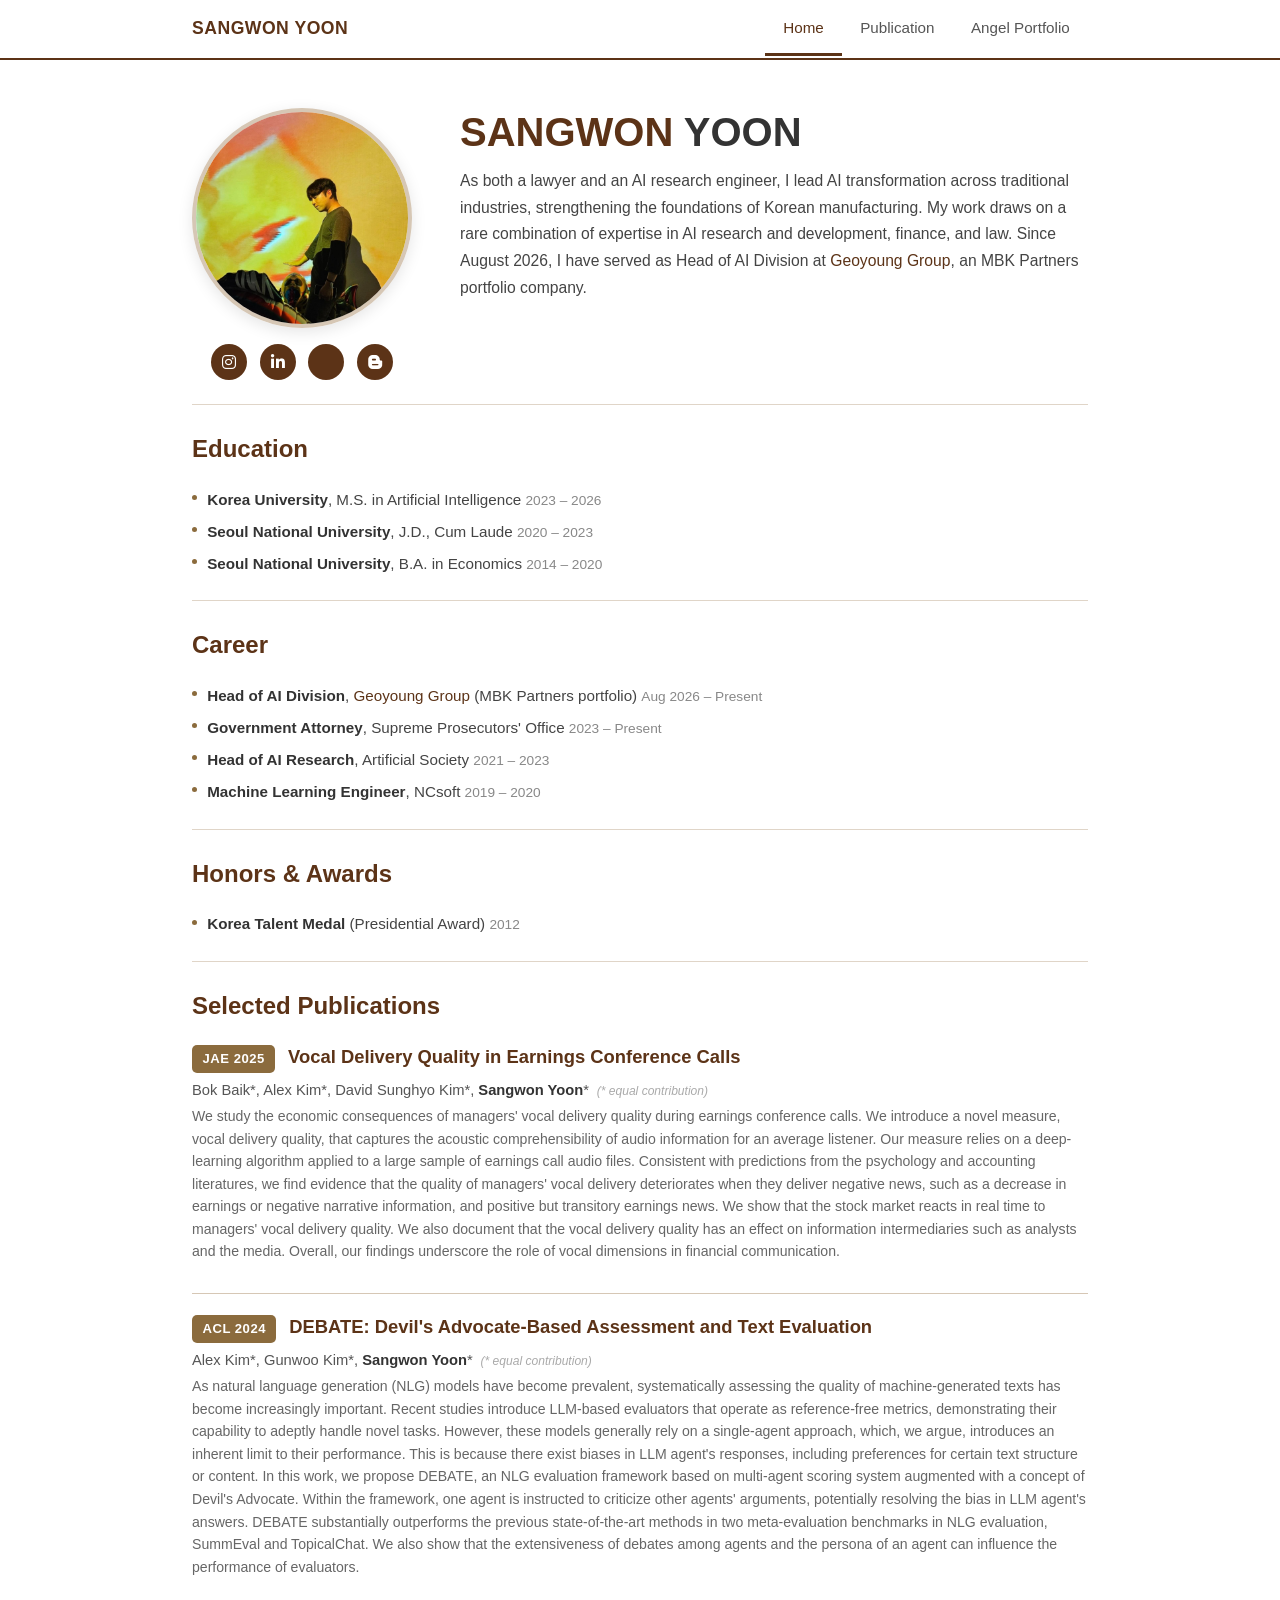
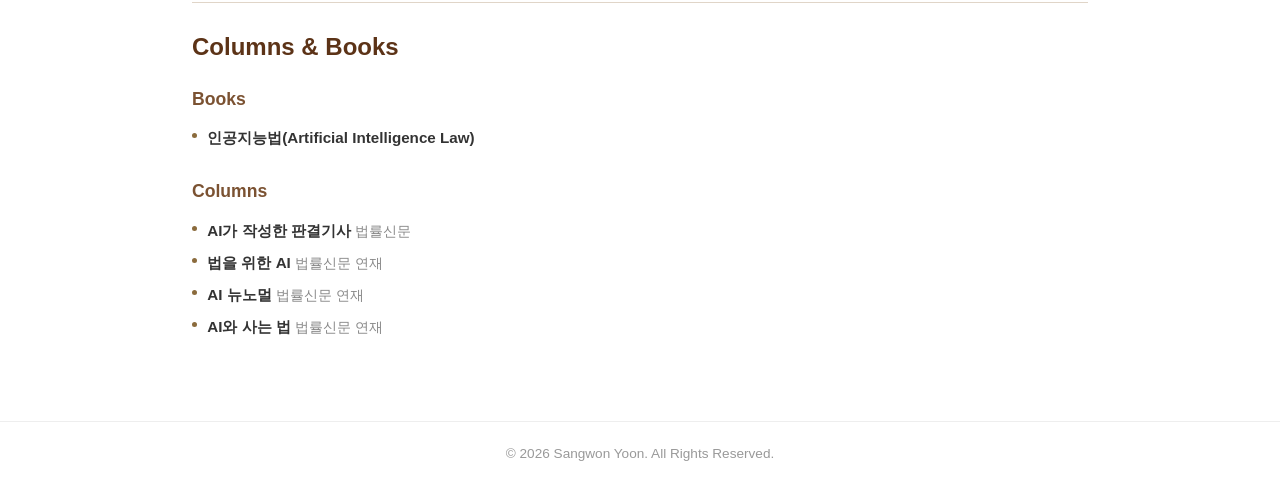
==== index.html @ 36b33943 "플로팅 챗봇 위젯 제거 및 Geoyoung Group 직함 수정 - 챗봇 iframe/토글 버튼과 관련 CSS 제거 - Career 직함을 'Head of AI'에서 'Head o" ====
<!DOCTYPE html>
<html lang="ko">
<head>
  <meta charset="UTF-8">
  <meta name="viewport" content="width=device-width, initial-scale=1.0">
  <link rel="icon" href="/favicon.ico" type="image/x-icon">
  <link rel="icon" href="/favicon-48x48.png" type="image/png" sizes="48x48">
  <meta name="google-site-verification" content="gAU79xHNiDo6t43u3Gd0fDrjInD6gH-DyyX2QTMmj7E" />
  <title>Sangwon Yoon</title>
  <meta name="description" content="Sangwon Yoon is an attorney at the Supreme Prosecutors' Office of Korea, AI research engineer, and angel investor. SNU Law J.D., Korea University M.S. in AI.">
  <meta name="keywords" content="Sangwon Yoon, 윤상원, 윤상원 변호사, 윤상원 법무관, 윤상원 검사, attorney, AI researcher, angel investor, NLP, LLM, Seoul National University, Korea University, 대검찰청, 서울대학교, 고려대학교">
  <meta name="author" content="Sangwon Yoon">
  <link rel="canonical" href="https://sangwyoon.github.io/">
  <!-- Open Graph -->
  <meta property="og:type" content="website">
  <meta property="og:title" content="Sangwon Yoon">
  <meta property="og:description" content="Attorney at the Supreme Prosecutors' Office of Korea, AI research engineer, and angel investor backing AI-driven startups.">
  <meta property="og:url" content="https://sangwyoon.github.io/">
  <meta property="og:image" content="https://sangwyoon.github.io/profile.jpg.jpeg">
  <meta property="og:site_name" content="Sangwon Yoon">
  <meta property="og:locale" content="ko_KR">
  <meta property="og:locale:alternate" content="en_US">
  <!-- Twitter Card -->
  <meta name="twitter:card" content="summary">
  <meta name="twitter:title" content="Sangwon Yoon">
  <meta name="twitter:description" content="Attorney at the Supreme Prosecutors' Office of Korea, AI research engineer, and angel investor backing AI-driven startups.">
  <meta name="twitter:image" content="https://sangwyoon.github.io/profile.jpg.jpeg">
  <link rel="stylesheet" href="style.css">
  <link rel="stylesheet" href="https://cdnjs.cloudflare.com/ajax/libs/font-awesome/6.5.1/css/all.min.css">
  <link rel="stylesheet" href="https://cdn.jsdelivr.net/gh/jpswalsh/academicons@1/css/academicons.min.css">
  <script type="application/ld+json">
  {
    "@context": "https://schema.org",
    "@type": "Person",
    "name": "Sangwon Yoon",
    "alternateName": "윤상원",
    "givenName": "Sangwon",
    "familyName": "Yoon",
    "url": "https://sangwyoon.github.io",
    "email": "asd01075272750@gmail.com",
    "image": "https://sangwyoon.github.io/profile.jpg.jpeg",
    "jobTitle": ["Attorney", "법무관", "변호사"],
    "worksFor": {
      "@type": "Organization",
      "name": "Supreme Prosecutors' Office of Korea",
      "url": "https://www.spo.go.kr/site/spo/main.do"
    },
    "alumniOf": [
      {
        "@type": "CollegeOrUniversity",
        "name": "Korea University",
        "url": "https://gscit.korea.ac.kr/gscit"
      },
      {
        "@type": "CollegeOrUniversity",
        "name": "Seoul National University School of Law",
        "url": "https://law.snu.ac.kr"
      },
      {
        "@type": "CollegeOrUniversity",
        "name": "Seoul National University",
        "url": "https://econ.snu.ac.kr"
      }
    ],
    "knowsAbout": ["Artificial Intelligence", "Law", "Economics", "NLP", "LLM"],
    "sameAs": [
      "https://www.linkedin.com/in/sangwon-yoon-7690a6222",
      "https://scholar.google.com/citations?user=l5XPHtQAAAAJ&hl=en",
      "https://www.instagram.com/senator_yoon/",
      "https://blog.naver.com/sangwon38383"
    ]
  }
  </script>
  <script type="application/ld+json">
  {
    "@context": "https://schema.org",
    "@type": "WebSite",
    "name": "Sangwon Yoon Supreme Prosecutors' Office of Korea",
    "alternateName": ["윤상원", "Sangwon Yoon"],
    "url": "https://sangwyoon.github.io"
  }
  </script>
</head>
<body>

  <!-- Navigation -->
  <nav class="top-nav">
    <div class="nav-container">
      <div class="nav-name">SANGWON YOON</div>
      <button class="menu-toggle" onclick="document.querySelector('.nav-links').classList.toggle('show')">&#9776;</button>
      <ul class="nav-links">
        <li><a href="index.html" class="active">Home</a></li>
        <li><a href="publication.html">Publication</a></li>
        <li><a href="portfolio.html">Angel Portfolio</a></li>
      </ul>
    </div>
  </nav>

  <div class="container">

    <!-- Hero / Bio -->
    <section class="hero">
      <div class="hero-left">
        <div class="flip-card" onclick="this.classList.toggle('flipped')">
          <div class="flip-card-inner">
            <div class="flip-card-front">
              <img src="profile.jpg.jpeg" alt="Sangwon Yoon" class="profile-photo">
            </div>
            <div class="flip-card-back">
              <img src="capybara.jpg" alt="Capybara" class="profile-photo">
            </div>
          </div>
        </div>
        <div class="social-links">
          <a href="https://www.instagram.com/senator_yoon/" target="_blank" title="Instagram"><i class="fab fa-instagram"></i></a>
          <a href="https://www.linkedin.com/in/sangwon-yoon-7690a6222" target="_blank" title="LinkedIn"><i class="fab fa-linkedin-in"></i></a>
          <a href="https://scholar.google.com/citations?user=l5XPHtQAAAAJ&hl=en" target="_blank" title="Google Scholar"><i class="ai ai-google-scholar"></i></a>
          <a href="https://blog.naver.com/sangwon38383" target="_blank" title="Blog"><i class="fab fa-blogger-b"></i></a>
        </div>
      </div>
      <div class="hero-right">
        <h1 class="name"><span class="first-name">SANGWON</span> <span class="last-name">YOON</span></h1>

        <div class="bio">
          <p>
            As both a lawyer and an AI research engineer, I lead AI transformation across traditional industries, strengthening the foundations of Korean manufacturing. My work draws on a rare combination of expertise in AI research and development, finance, and law. Since August 2026, I have served as Head of AI Division at <a href="http://www.geo-young.com" target="_blank" rel="noopener noreferrer">Geoyoung Group</a>, an MBK Partners portfolio company.
          </p>
        </div>
      </div>
    </section>

    <hr class="section-divider">

    <!-- Education -->
    <section>
      <h2 class="section-title">Education</h2>
      <ul class="info-list">
        <li>
          <strong>Korea University</strong>, M.S. in Artificial Intelligence
          <span class="period">2023 &ndash; 2026</span>
        </li>
        <li>
          <strong>Seoul National University</strong>, J.D., Cum Laude
          <span class="period">2020 &ndash; 2023</span>
        </li>
        <li>
          <strong>Seoul National University</strong>, B.A. in Economics
          <span class="period">2014 &ndash; 2020</span>
        </li>
      </ul>
    </section>

    <hr class="section-divider">

    <!-- Career -->
    <section>
      <h2 class="section-title">Career</h2>
      <ul class="info-list">
        <li>
          <strong>Head of AI Division</strong>, <a href="http://www.geo-young.com" target="_blank" rel="noopener noreferrer">Geoyoung Group</a> (MBK Partners portfolio)
          <span class="period">Aug 2026 &ndash; Present</span>
        </li>
        <li>
          <strong>Government Attorney</strong>, Supreme Prosecutors' Office
          <span class="period">2023 &ndash; Present</span>
        </li>
        <li>
          <strong>Head of AI Research</strong>, Artificial Society
          <span class="period">2021 &ndash; 2023</span>
        </li>
        <li>
          <strong>Machine Learning Engineer</strong>, NCsoft
          <span class="period">2019 &ndash; 2020</span>
        </li>
      </ul>
    </section>

    <hr class="section-divider">

    <!-- Honors & Awards -->
    <section>
      <h2 class="section-title">Honors &amp; Awards</h2>
      <ul class="info-list">
        <li>
          <strong>Korea Talent Medal</strong> (Presidential Award)
          <span class="period">2012</span>
        </li>
      </ul>
    </section>

    <hr class="section-divider">

    <!-- Selected Publications -->
    <section>
      <h2 class="section-title">Selected Publications</h2>

      <div class="pub-card-inline">
        <div class="pub-card-header">
          <span class="pub-venue-badge">JAE 2025</span>
          <span class="pub-card-title"><a href="https://www.sciencedirect.com/science/article/pii/S0165410124000934" target="_blank">Vocal Delivery Quality in Earnings Conference Calls</a></span>
        </div>
        <div class="pub-authors">
          Bok Baik*, Alex Kim*, David Sunghyo Kim*, <span class="me">Sangwon Yoon</span>*
          <span class="equal-contrib">(* equal contribution)</span>
        </div>
        <p class="pub-abstract">We study the economic consequences of managers' vocal delivery quality during earnings conference calls. We introduce a novel measure, vocal delivery quality, that captures the acoustic comprehensibility of audio information for an average listener. Our measure relies on a deep-learning algorithm applied to a large sample of earnings call audio files. Consistent with predictions from the psychology and accounting literatures, we find evidence that the quality of managers' vocal delivery deteriorates when they deliver negative news, such as a decrease in earnings or negative narrative information, and positive but transitory earnings news. We show that the stock market reacts in real time to managers' vocal delivery quality. We also document that the vocal delivery quality has an effect on information intermediaries such as analysts and the media. Overall, our findings underscore the role of vocal dimensions in financial communication.</p>
      </div>

      <div class="pub-card-inline">
        <div class="pub-card-header">
          <span class="pub-venue-badge">ACL 2024</span>
          <span class="pub-card-title"><a href="https://aclanthology.org/2024.findings-acl.112/" target="_blank">DEBATE: Devil's Advocate-Based Assessment and Text Evaluation</a></span>
        </div>
        <div class="pub-authors">
          Alex Kim*, Gunwoo Kim*, <span class="me">Sangwon Yoon</span>*
          <span class="equal-contrib">(* equal contribution)</span>
        </div>
        <p class="pub-abstract">As natural language generation (NLG) models have become prevalent, systematically assessing the quality of machine-generated texts has become increasingly important. Recent studies introduce LLM-based evaluators that operate as reference-free metrics, demonstrating their capability to adeptly handle novel tasks. However, these models generally rely on a single-agent approach, which, we argue, introduces an inherent limit to their performance. This is because there exist biases in LLM agent's responses, including preferences for certain text structure or content. In this work, we propose DEBATE, an NLG evaluation framework based on multi-agent scoring system augmented with a concept of Devil's Advocate. Within the framework, one agent is instructed to criticize other agents' arguments, potentially resolving the bias in LLM agent's answers. DEBATE substantially outperforms the previous state-of-the-art methods in two meta-evaluation benchmarks in NLG evaluation, SummEval and TopicalChat. We also show that the extensiveness of debates among agents and the persona of an agent can influence the performance of evaluators.</p>
      </div>
    </section>

    <hr class="section-divider">

    <!-- Columns & Books -->
    <section>
      <h2 class="section-title">Columns &amp; Books</h2>

      <h3 style="color: #7B5232; margin-bottom: 0.6em; font-size: 1.1em;">Books</h3>
      <ul class="info-list">
        <li>
          <a href="https://www.aladin.co.kr/shop/wproduct.aspx?ItemId=342991259" target="_blank"><strong>인공지능법(Artificial Intelligence Law)</strong></a>
        </li>
      </ul>

      <h3 style="color: #7B5232; margin-top: 1.5em; margin-bottom: 0.6em; font-size: 1.1em;">Columns</h3>
      <ul class="info-list">
        <li>
          <a href="https://www.lawtimes.co.kr/news/articleView.html?idxno=186976" target="_blank"><strong>AI가 작성한 판결기사</strong></a>
          <span class="period">법률신문</span>
        </li>
        <li>
          <a href="https://www.lawtimes.co.kr/news/articleList.html?sc_serial_code=SRN129&view_type=sm" target="_blank"><strong>법을 위한 AI</strong></a>
          <span class="period">법률신문 연재</span>
        </li>
        <li>
          <a href="https://www.lawtimes.co.kr/news/articleList.html?sc_serial_code=SRN139&view_type=sm" target="_blank"><strong>AI 뉴노멀</strong></a>
          <span class="period">법률신문 연재</span>
        </li>
        <li>
          <a href="https://www.lawtimes.co.kr/news/articleList.html?sc_serial_code=SRN166&view_type=sm" target="_blank"><strong>AI와 사는 법</strong></a>
          <span class="period">법률신문 연재</span>
        </li>
      </ul>
    </section>

  </div>

  <footer>
    <p>&copy; 2026 Sangwon Yoon. All Rights Reserved.</p>
  </footer>

</body>
</html>
---- style.css ----
/* ===== Reset & Base ===== */
* {
  margin: 0;
  padding: 0;
  box-sizing: border-box;
}

body {
  font-family: 'Segoe UI', 'Noto Sans KR', Arial, sans-serif;
  line-height: 1.7;
  color: #333;
  background-color: #fff;
}

a {
  color: #5C3317;
  text-decoration: none;
}

a:hover {
  text-decoration: underline;
  color: #3E2009;
}

/* ===== Top Navigation ===== */
nav.top-nav {
  background: #fff;
  border-bottom: 2px solid #5C3317;
  padding: 0;
  position: sticky;
  top: 0;
  z-index: 100;
}

nav.top-nav .nav-container {
  max-width: 960px;
  margin: 0 auto;
  display: flex;
  align-items: center;
  justify-content: space-between;
  padding: 0 2em;
}

nav.top-nav .nav-name {
  font-size: 1.1em;
  font-weight: 700;
  color: #5C3317;
  letter-spacing: 0.5px;
  padding: 0.8em 0;
}

nav.top-nav ul {
  list-style: none;
  display: flex;
  gap: 0;
}

nav.top-nav ul li a {
  display: block;
  padding: 0.8em 1.2em;
  color: #555;
  font-size: 0.95em;
  font-weight: 500;
  transition: color 0.2s, border-bottom 0.2s;
  border-bottom: 3px solid transparent;
}

nav.top-nav ul li a:hover,
nav.top-nav ul li a.active {
  color: #5C3317;
  text-decoration: none;
  border-bottom: 3px solid #5C3317;
}

/* Mobile menu toggle */
.menu-toggle {
  display: none;
  background: none;
  border: none;
  font-size: 1.5em;
  color: #5C3317;
  cursor: pointer;
}

/* ===== Main Content ===== */
.container {
  max-width: 960px;
  margin: 0 auto;
  padding: 2em 2em 3em;
}

/* ===== Hero / Bio Section ===== */
.hero {
  display: flex;
  gap: 3em;
  align-items: flex-start;
  margin-bottom: 1em;
  padding-top: 1em;
}

.hero-left {
  flex-shrink: 0;
  text-align: center;
}

/* Flip card */
.flip-card {
  width: 220px;
  height: 220px;
  perspective: 800px;
  cursor: pointer;
}

.flip-card-inner {
  width: 100%;
  height: 100%;
  position: relative;
  transition: transform 0.6s ease;
  transform-style: preserve-3d;
}

.flip-card.flipped .flip-card-inner {
  transform: rotateY(180deg);
}

.flip-card-front,
.flip-card-back {
  position: absolute;
  width: 100%;
  height: 100%;
  backface-visibility: hidden;
  border-radius: 50%;
}

.flip-card-back {
  transform: rotateY(180deg);
}

.hero-left .profile-photo {
  width: 220px;
  height: 220px;
  border-radius: 50%;
  object-fit: cover;
  border: 4px solid #d6c7b5;
  box-shadow: 0 4px 15px rgba(0, 0, 0, 0.1);
}

.hero-left .photo-placeholder {
  width: 220px;
  height: 220px;
  border-radius: 50%;
  background: #d6c7b5;
  display: flex;
  align-items: center;
  justify-content: center;
  color: #5C3317;
  font-size: 0.85em;
  border: 4px solid #c4ad94;
}

.social-links {
  margin-top: 1em;
  display: flex;
  justify-content: center;
  gap: 0.8em;
}

.social-links a {
  display: inline-flex;
  align-items: center;
  justify-content: center;
  width: 36px;
  height: 36px;
  border-radius: 50%;
  background: #5C3317;
  color: #fff;
  font-size: 1em;
  transition: background 0.2s, transform 0.2s;
}

.social-links a:hover {
  background: #3E2009;
  transform: scale(1.1);
  text-decoration: none;
}

.hero-right {
  flex: 1;
}

.hero-right .name {
  font-size: 2.5em;
  font-weight: 800;
  margin-bottom: 0.3em;
  line-height: 1.2;
}

.hero-right .name .first-name {
  color: #5C3317;
}

.hero-right .name .last-name {
  color: #333;
}

.hero-right .tagline {
  color: #666;
  font-size: 1.05em;
  margin-bottom: 1em;
  font-style: italic;
}

.hero-right .bio {
  font-size: 0.98em;
  color: #444;
  margin-bottom: 1em;
}

.hero-right .bio p {
  margin-bottom: 0.8em;
}

.hero-right .contact-info {
  font-size: 0.92em;
  color: #555;
}

.hero-right .contact-info a {
  font-weight: 600;
}

/* ===== Section Divider ===== */
.section-divider {
  border: none;
  border-top: 1px solid #e0d5c8;
  margin: 1.5em 0;
}

/* ===== Section Headings ===== */
.section-title {
  font-size: 1.5em;
  font-weight: 700;
  color: #5C3317;
  margin-bottom: 0.7em;
}

/* ===== Lists ===== */
.info-list {
  list-style: none;
  padding-left: 0;
}

.info-list li {
  margin-bottom: 0.4em;
  font-size: 0.95em;
  color: #444;
  padding-left: 1em;
  position: relative;
}

.info-list li::before {
  content: "";
  position: absolute;
  left: 0;
  top: 0.55em;
  width: 5px;
  height: 5px;
  background: #8B6B3D;
  border-radius: 50%;
}

.info-list li strong {
  color: #333;
}

.info-list li .period {
  color: #888;
  font-size: 0.9em;
}

.info-list li .note {
  display: block;
  color: #888;
  font-size: 0.88em;
  margin-top: 0.1em;
  padding-left: 0.2em;
}

/* ===== Publication Entry (simple, for home page) ===== */
.pub-entry {
  margin-bottom: 1em;
  padding-left: 1.5em;
  position: relative;
}

.pub-entry::before {
  content: "\2022";
  position: absolute;
  left: 0.3em;
  color: #5C3317;
  font-weight: bold;
}

.pub-entry .pub-title {
  font-weight: 700;
  color: #333;
}

.pub-entry .pub-venue {
  color: #666;
  font-style: italic;
}

/* ===== Publication Card Inline (badge + title on same line) ===== */
.pub-card-inline {
  margin-bottom: 1.2em;
  padding-bottom: 1.2em;
  border-bottom: 1px solid #d6c7b5;
}

.pub-card-inline:last-child {
  border-bottom: none;
  margin-bottom: 0;
  padding-bottom: 0;
}

.pub-card-header {
  display: flex;
  align-items: baseline;
  gap: 0.8em;
  margin-bottom: 0.4em;
}

/* ===== Publication Card (detailed, for publication page) ===== */
.pub-card {
  display: flex;
  gap: 2em;
  margin-bottom: 2.5em;
  padding-bottom: 2.5em;
  border-bottom: 1px solid #d6c7b5;
}

.pub-card:last-child {
  border-bottom: none;
  margin-bottom: 0;
  padding-bottom: 0;
}

.pub-card-left {
  flex-shrink: 0;
  width: 240px;
  display: flex;
  flex-direction: column;
  gap: 0.8em;
}

.pub-venue-badge {
  display: inline-block;
  background: #8B6B3D;
  color: #fff;
  font-weight: 700;
  font-size: 0.82em;
  padding: 0.2em 0.8em;
  border-radius: 5px;
  text-align: center;
  letter-spacing: 0.5px;
  white-space: nowrap;
  flex-shrink: 0;
}

.pub-card-header .pub-card-title {
  font-size: 1.15em;
  font-weight: 700;
  line-height: 1.4;
}

.pub-card-header .pub-card-title a {
  color: #5C3317;
}

.pub-card-header .pub-card-title a:hover {
  color: #3E2009;
}

.pub-card-inline .pub-authors {
  font-size: 0.92em;
  color: #555;
  margin-bottom: 0.3em;
  line-height: 1.5;
}

.pub-card-inline .pub-authors .me {
  font-weight: 700;
  color: #333;
}

.pub-card-inline .pub-authors .equal-contrib {
  display: inline;
  font-size: 0.82em;
  color: #aaa;
  font-style: italic;
  margin-left: 0.3em;
}

.pub-card-inline .pub-card-venue {
  font-style: italic;
  color: #888;
  font-size: 0.9em;
  margin-bottom: 0.6em;
}

.pub-card-venue-row {
  display: flex;
  align-items: center;
  gap: 0.6em;
  margin-bottom: 0.6em;
  flex-wrap: wrap;
}

.pub-card-venue-row span {
  font-style: italic;
  color: #888;
  font-size: 0.9em;
}

.pub-card-venue-row .pub-link-btn {
  display: inline-block;
  padding: 0.2em 0.7em;
  font-size: 0.8em;
  font-weight: 600;
  color: #fff;
  background: #5C3317;
  border-radius: 4px;
  transition: background 0.2s;
  flex-shrink: 0;
}

.pub-card-venue-row .pub-link-btn:hover {
  background: #3E2009;
  text-decoration: none;
}

.pub-card-inline .pub-buttons {
  display: flex;
  gap: 0.5em;
  flex-wrap: wrap;
}

.pub-card-inline .pub-buttons a {
  display: inline-block;
  padding: 0.35em 1em;
  font-size: 0.85em;
  font-weight: 600;
  color: #fff;
  background: #5C3317;
  border-radius: 5px;
  transition: background 0.2s;
}

.pub-card-inline .pub-buttons a:hover {
  background: #3E2009;
  text-decoration: none;
}

.pub-card-left .pub-thumb {
  width: 240px;
  height: 150px;
  object-fit: cover;
  border-radius: 6px;
  border: 1px solid #e0d5c8;
}

.pub-card-left .pub-thumb-placeholder {
  width: 240px;
  height: 150px;
  border-radius: 6px;
  background: #f0e8df;
  border: 1px dashed #c4ad94;
  display: flex;
  align-items: center;
  justify-content: center;
  color: #b8a08a;
  font-size: 0.8em;
  text-align: center;
}

.pub-card-right {
  flex: 1;
}

.pub-card-right .pub-card-title {
  font-size: 1.15em;
  font-weight: 700;
  color: #5C3317;
  margin-bottom: 0.4em;
  line-height: 1.4;
}

.pub-card-right .pub-card-title a {
  color: #5C3317;
}

.pub-card-right .pub-card-title a:hover {
  color: #3E2009;
}

.pub-card-right .pub-authors {
  font-size: 0.92em;
  color: #555;
  margin-bottom: 0.4em;
  line-height: 1.5;
}

.pub-card-right .pub-authors .me {
  font-weight: 700;
  color: #333;
}

.pub-card-right .pub-authors .equal-contrib {
  display: inline;
  font-size: 0.82em;
  color: #aaa;
  font-style: italic;
  margin-left: 0.3em;
}

.pub-card-right .pub-card-venue {
  font-style: italic;
  color: #888;
  font-size: 0.9em;
  margin-bottom: 0.8em;
}

.pub-buttons {
  display: flex;
  gap: 0.5em;
  flex-wrap: wrap;
}

.pub-buttons a {
  display: inline-block;
  padding: 0.35em 1em;
  font-size: 0.85em;
  font-weight: 600;
  color: #fff;
  background: #5C3317;
  border-radius: 5px;
  transition: background 0.2s;
}

.pub-buttons a:hover {
  background: #3E2009;
  text-decoration: none;
}

/* Responsive pub cards */
@media (max-width: 768px) {
  .pub-card {
    flex-direction: column;
    gap: 1em;
  }

  .pub-card-left {
    width: 100%;
    flex-direction: row;
    align-items: center;
  }

  .pub-card-left .pub-thumb,
  .pub-card-left .pub-thumb-placeholder {
    width: 160px;
    height: 100px;
  }
}

/* ===== Awards ===== */
.award-item {
  display: flex;
  align-items: baseline;
  gap: 0.5em;
  margin-bottom: 0.5em;
}

.award-item .award-year {
  color: #5C3317;
  font-weight: 700;
  min-width: 50px;
}

/* ===== Footer ===== */
footer {
  text-align: center;
  padding: 1.5em 0;
  color: #999;
  font-size: 0.85em;
  border-top: 1px solid #eee;
  margin-top: 2em;
}

/* ===== Page Content (for sub-pages) ===== */
.page-header {
  margin-bottom: 2em;
}

.page-header h1 {
  font-size: 2.2em;
  color: #5C3317;
  font-weight: 700;
}

.pub-note {
  color: #888;
  font-size: 0.9em;
  font-style: italic;
  margin-top: 0.3em;
}

.pub-abstract {
  font-size: 0.88em;
  color: #666;
  line-height: 1.6;
  margin-bottom: 0.8em;
}

.page-content p {
  margin-bottom: 1em;
  color: #555;
}

.coming-soon {
  text-align: center;
  padding: 4em 0;
  color: #999;
  font-size: 1.1em;
}

/* ===== Portfolio Logo Grid ===== */
.logo-grid {
  display: grid;
  grid-template-columns: repeat(3, 1fr);
  gap: 2em;
  margin-top: 1em;
}

.logo-item {
  display: flex;
  align-items: center;
  justify-content: center;
  padding: 2em;
  transition: opacity 0.2s;
}

.logo-item:hover {
  opacity: 0.6;
  text-decoration: none;
}

.logo-item img {
  max-width: 180px;
  max-height: 80px;
  object-fit: contain;
  filter: grayscale(100%);
  transition: filter 0.3s;
}

.logo-item:hover img {
  filter: grayscale(0%);
}

@media (max-width: 768px) {
  .logo-grid {
    grid-template-columns: repeat(2, 1fr);
    gap: 1em;
  }

  .logo-item {
    padding: 1.5em;
  }

  .logo-item img {
    max-width: 140px;
    max-height: 60px;
  }
}

/* ===== Responsive ===== */
@media (max-width: 768px) {
  .hero {
    flex-direction: column;
    align-items: center;
    text-align: center;
    gap: 1.5em;
  }

  .hero-right .name {
    font-size: 2em;
  }

  .hero-left .profile-photo,
  .hero-left .photo-placeholder {
    width: 180px;
    height: 180px;
  }

  .container {
    padding: 1.5em 1.2em;
  }

  nav.top-nav .nav-container {
    flex-wrap: wrap;
    padding: 0 1em;
  }

  .menu-toggle {
    display: block;
  }

  nav.top-nav ul {
    display: none;
    flex-direction: column;
    width: 100%;
    padding-bottom: 0.5em;
  }

  nav.top-nav ul.show {
    display: flex;
  }

  nav.top-nav ul li a {
    padding: 0.6em 1em;
    border-bottom: none;
  }
}
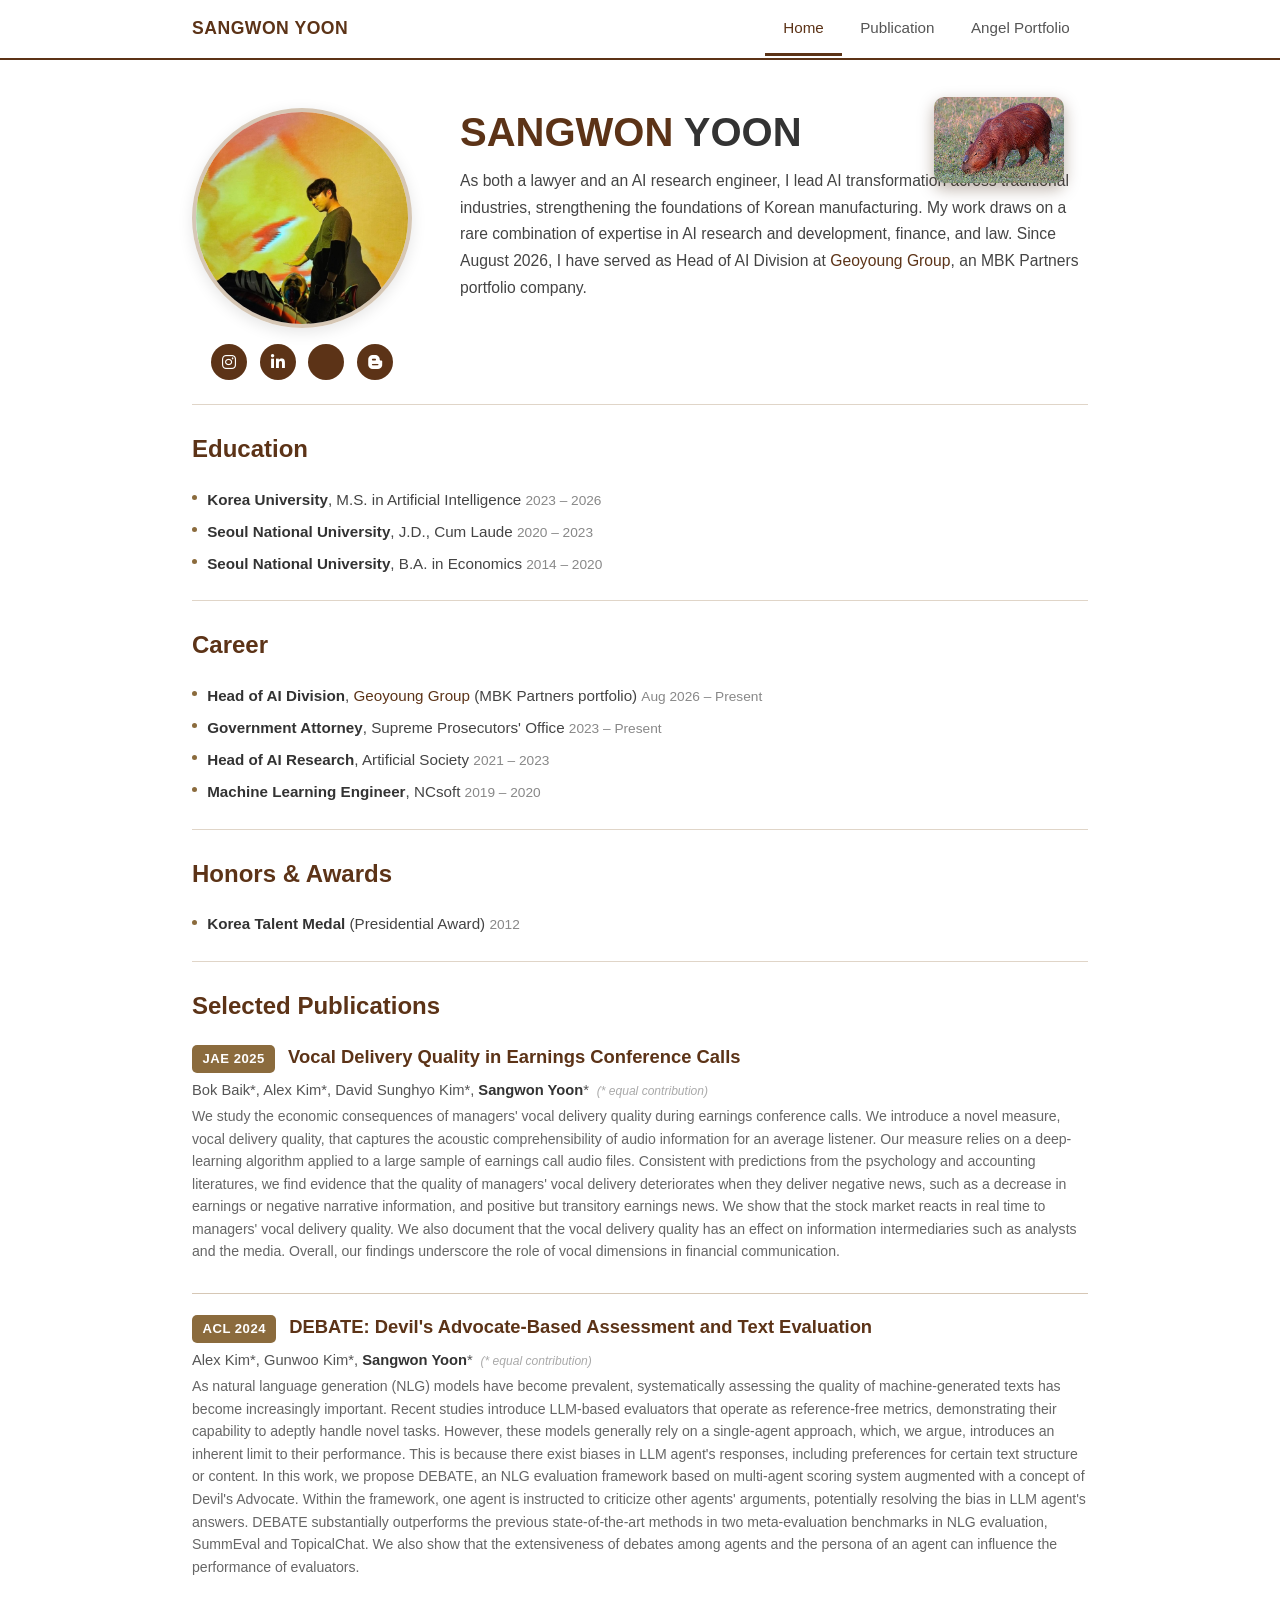
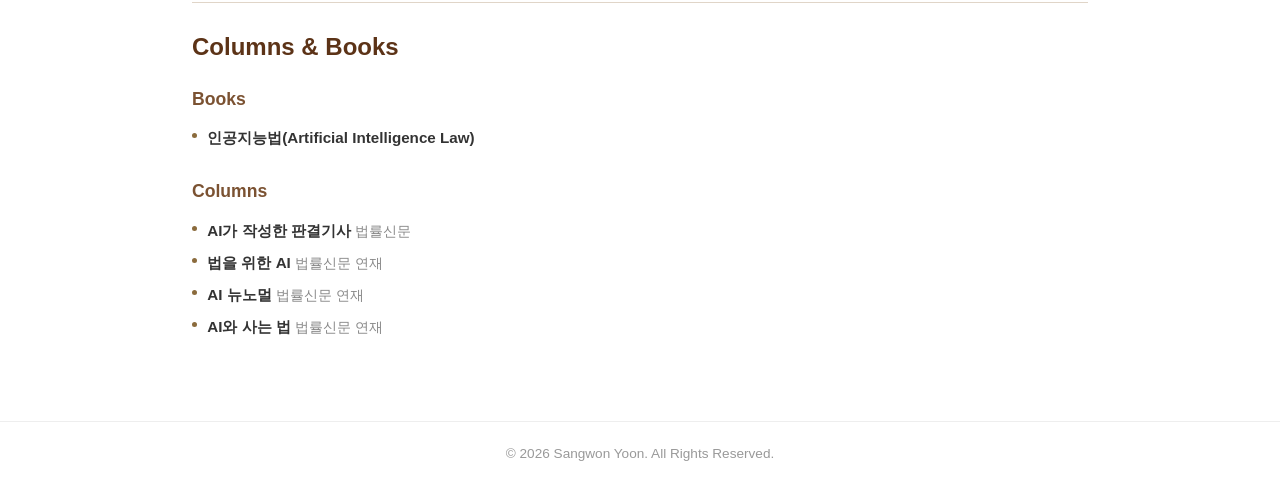
==== commit ed23d243: "랜덤하게 돌아다니는 카피바라 이스터에그 추가 - 전신 카피바라 사진(Charles J. Sharp, CC BY-SA 4.0, Wikimedia Commons)이 4초마다 화면 내 " ====
--- a/index.html
+++ b/index.html
@@ -259,5 +259,57 @@
     <p>&copy; 2026 Sangwon Yoon. All Rights Reserved.</p>
   </footer>
 
+  <!-- Photo: Capybara (Hydrochoerus hydrochaeris) alpha male by Charles J. Sharp, CC BY-SA 4.0, via Wikimedia Commons -->
+  <img src="capybara-roam.jpg" alt="돌아다니는 카피바라" title="카피바라를 클릭해보세요"
+       class="capybara-roam" id="capybaraRoam" role="button" tabindex="0"
+       aria-label="돌아다니는 카피바라, 클릭하면 애교를 부립니다">
+  <script>
+    (function () {
+      var capy = document.getElementById('capybaraRoam');
+      if (!capy) return;
+
+      function moveRandom() {
+        var margin = 16;
+        var maxX = Math.max(window.innerWidth - capy.offsetWidth - margin, margin);
+        var maxY = Math.max(window.innerHeight - capy.offsetHeight - margin, margin);
+        capy.style.left = (margin + Math.random() * (maxX - margin)) + 'px';
+        capy.style.top = (margin + Math.random() * (maxY - margin)) + 'px';
+      }
+
+      function spawnHearts() {
+        var rect = capy.getBoundingClientRect();
+        var faces = ['💛', '✨', '💕'];
+        for (var i = 0; i < 3; i++) {
+          var heart = document.createElement('span');
+          heart.className = 'capybara-heart';
+          heart.textContent = faces[Math.floor(Math.random() * faces.length)];
+          heart.style.left = (rect.left + rect.width / 2 - 10) + 'px';
+          heart.style.top = rect.top + 'px';
+          heart.style.setProperty('--dx', (Math.random() * 50 - 25) + 'px');
+          document.body.appendChild(heart);
+          (function (el) { setTimeout(function () { el.remove(); }, 1100); })(heart);
+        }
+      }
+
+      function playHappy() {
+        capy.classList.remove('happy');
+        void capy.offsetWidth;
+        capy.classList.add('happy');
+        spawnHearts();
+      }
+
+      capy.addEventListener('click', playHappy);
+      capy.addEventListener('keydown', function (e) {
+        if (e.key === 'Enter' || e.key === ' ') {
+          e.preventDefault();
+          playHappy();
+        }
+      });
+
+      moveRandom();
+      setInterval(moveRandom, 4000);
+    })();
+  </script>
+
 </body>
 </html>
--- a/style.css
+++ b/style.css
@@ -731,3 +731,49 @@
     border-bottom: none;
   }
 }
+
+/* ===== Roaming Capybara ===== */
+.capybara-roam {
+  position: fixed;
+  top: 20px;
+  left: 20px;
+  width: 130px;
+  height: auto;
+  border-radius: 10px;
+  box-shadow: 0 6px 16px rgba(62, 32, 9, 0.35);
+  cursor: pointer;
+  z-index: 900;
+  transition: left 3.5s ease-in-out, top 3.5s ease-in-out;
+}
+
+.capybara-roam.happy {
+  animation: capybara-happy 0.6s ease;
+}
+
+@keyframes capybara-happy {
+  0%, 100% { transform: translateY(0) scale(1) rotate(0deg); }
+  20% { transform: translateY(-14px) scale(1.08) rotate(-8deg); }
+  40% { transform: translateY(0) scale(1) rotate(8deg); }
+  60% { transform: translateY(-8px) scale(1.05) rotate(-5deg); }
+  80% { transform: translateY(0) scale(1) rotate(5deg); }
+}
+
+.capybara-heart {
+  position: fixed;
+  font-size: 1.4em;
+  pointer-events: none;
+  z-index: 901;
+  animation: capybara-heart-float 1.1s ease-out forwards;
+}
+
+@keyframes capybara-heart-float {
+  0% { opacity: 1; transform: translate(0, 0) scale(0.8); }
+  100% { opacity: 0; transform: translate(var(--dx), -60px) scale(1.2); }
+}
+
+@media (max-width: 480px) {
+  .capybara-roam {
+    width: 90px;
+    height: auto;
+  }
+}
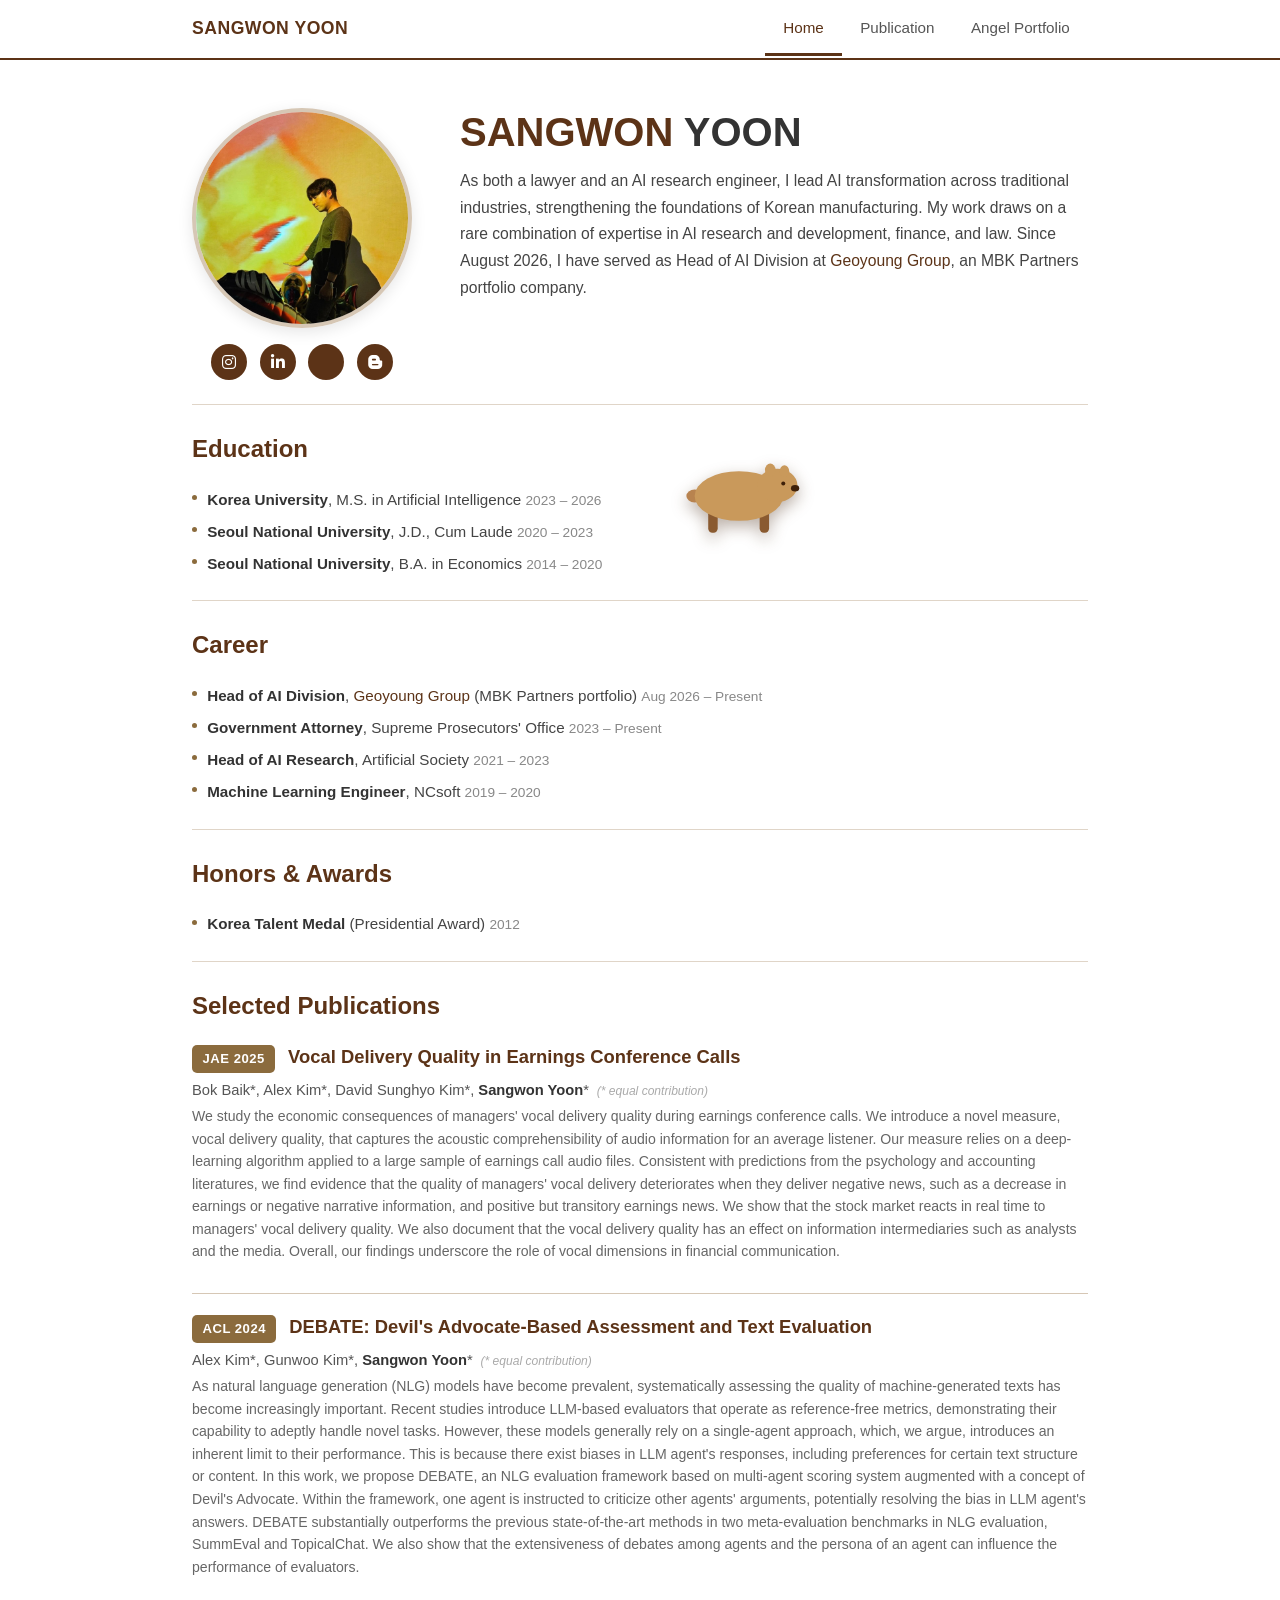
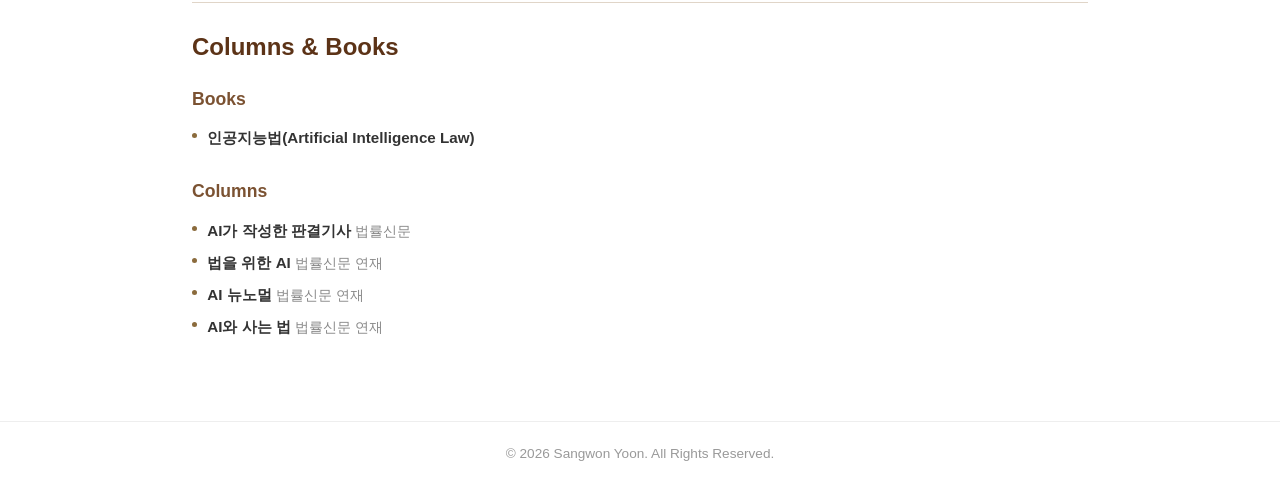
==== commit 734088b6: "카피바라 이스터에그를 사진 대신 달리는 SVG로 교체 - 배경 있는 사진 대신 배경 없는 벡터 카피바라로 변경 (누끼 불필요) - 다리를 반대 위상으로 회전시켜 실제 트로트 걸음 " ====
--- a/index.html
+++ b/index.html
@@ -259,10 +259,29 @@
     <p>&copy; 2026 Sangwon Yoon. All Rights Reserved.</p>
   </footer>
 
-  <!-- Photo: Capybara (Hydrochoerus hydrochaeris) alpha male by Charles J. Sharp, CC BY-SA 4.0, via Wikimedia Commons -->
-  <img src="capybara-roam.jpg" alt="돌아다니는 카피바라" title="카피바라를 클릭해보세요"
-       class="capybara-roam" id="capybaraRoam" role="button" tabindex="0"
-       aria-label="돌아다니는 카피바라, 클릭하면 애교를 부립니다">
+  <div class="capybara-roam" id="capybaraRoam" role="button" tabindex="0"
+       title="카피바라를 클릭해보세요"
+       aria-label="달리는 카피바라, 클릭하면 애교를 부립니다">
+    <div class="capybara-flip">
+      <svg class="capybara-svg" viewBox="0 0 220 140" aria-hidden="true" focusable="false">
+        <g class="cb-rig">
+          <ellipse class="cb-tail" cx="40" cy="66" rx="14" ry="11"/>
+          <g class="cb-leg cb-leg-back">
+            <rect x="63" y="90" width="16" height="38" rx="7"/>
+          </g>
+          <g class="cb-leg cb-leg-front">
+            <rect x="150" y="90" width="16" height="38" rx="7"/>
+          </g>
+          <ellipse class="cb-body" cx="115" cy="66" rx="75" ry="42"/>
+          <ellipse class="cb-head" cx="180" cy="48" rx="34" ry="28"/>
+          <ellipse class="cb-ear" cx="168" cy="22" rx="9" ry="11"/>
+          <ellipse class="cb-ear" cx="192" cy="24" rx="8" ry="10"/>
+          <circle class="cb-eye" cx="190" cy="45" r="3.4"/>
+          <ellipse class="cb-nose" cx="210" cy="53" rx="7" ry="5.5"/>
+        </g>
+      </svg>
+    </div>
+  </div>
   <script>
     (function () {
       var capy = document.getElementById('capybaraRoam');
@@ -272,8 +291,13 @@
         var margin = 16;
         var maxX = Math.max(window.innerWidth - capy.offsetWidth - margin, margin);
         var maxY = Math.max(window.innerHeight - capy.offsetHeight - margin, margin);
-        capy.style.left = (margin + Math.random() * (maxX - margin)) + 'px';
-        capy.style.top = (margin + Math.random() * (maxY - margin)) + 'px';
+        var newLeft = margin + Math.random() * (maxX - margin);
+        var newTop = margin + Math.random() * (maxY - margin);
+        var oldLeft = parseFloat(capy.style.left) || newLeft;
+
+        capy.classList.toggle('facing-left', newLeft < oldLeft);
+        capy.style.left = newLeft + 'px';
+        capy.style.top = newTop + 'px';
       }
 
       function spawnHearts() {
@@ -307,7 +331,7 @@
       });
 
       moveRandom();
-      setInterval(moveRandom, 4000);
+      setInterval(moveRandom, 2200);
     })();
   </script>
 
--- a/style.css
+++ b/style.css
@@ -739,14 +739,82 @@
   left: 20px;
   width: 130px;
   height: auto;
-  border-radius: 10px;
-  box-shadow: 0 6px 16px rgba(62, 32, 9, 0.35);
   cursor: pointer;
   z-index: 900;
-  transition: left 3.5s ease-in-out, top 3.5s ease-in-out;
-}
-
-.capybara-roam.happy {
+  transition: left 1.4s linear, top 1.4s linear;
+  filter: drop-shadow(0 6px 8px rgba(62, 32, 9, 0.35));
+}
+
+.capybara-flip {
+  transition: transform 0.3s ease;
+}
+
+.capybara-roam.facing-left .capybara-flip {
+  transform: scaleX(-1);
+}
+
+.capybara-svg {
+  display: block;
+  width: 100%;
+  height: auto;
+  overflow: visible;
+}
+
+.cb-body,
+.cb-head,
+.cb-ear {
+  fill: #c9995b;
+}
+
+.cb-tail {
+  fill: #b8834f;
+}
+
+.cb-leg rect {
+  fill: #8a5a30;
+}
+
+.cb-eye,
+.cb-nose {
+  fill: #3e2009;
+}
+
+.cb-rig {
+  animation: cb-bob 0.25s ease-in-out infinite;
+}
+
+.cb-leg-back {
+  transform-origin: 71px 90px;
+  animation: cb-leg-swing-a 0.5s ease-in-out infinite;
+}
+
+.cb-leg-front {
+  transform-origin: 158px 90px;
+  animation: cb-leg-swing-b 0.5s ease-in-out infinite;
+}
+
+@keyframes cb-bob {
+  0%, 100% { transform: translateY(0); }
+  50% { transform: translateY(-3px); }
+}
+
+@keyframes cb-leg-swing-a {
+  0%, 100% { transform: rotate(22deg); }
+  50% { transform: rotate(-22deg); }
+}
+
+@keyframes cb-leg-swing-b {
+  0%, 100% { transform: rotate(-22deg); }
+  50% { transform: rotate(22deg); }
+}
+
+.capybara-roam.happy .cb-rig,
+.capybara-roam.happy .cb-leg-back,
+.capybara-roam.happy .cb-leg-front {
+  animation-play-state: paused;
+}
+
+.capybara-roam.happy .capybara-svg {
   animation: capybara-happy 0.6s ease;
 }
 
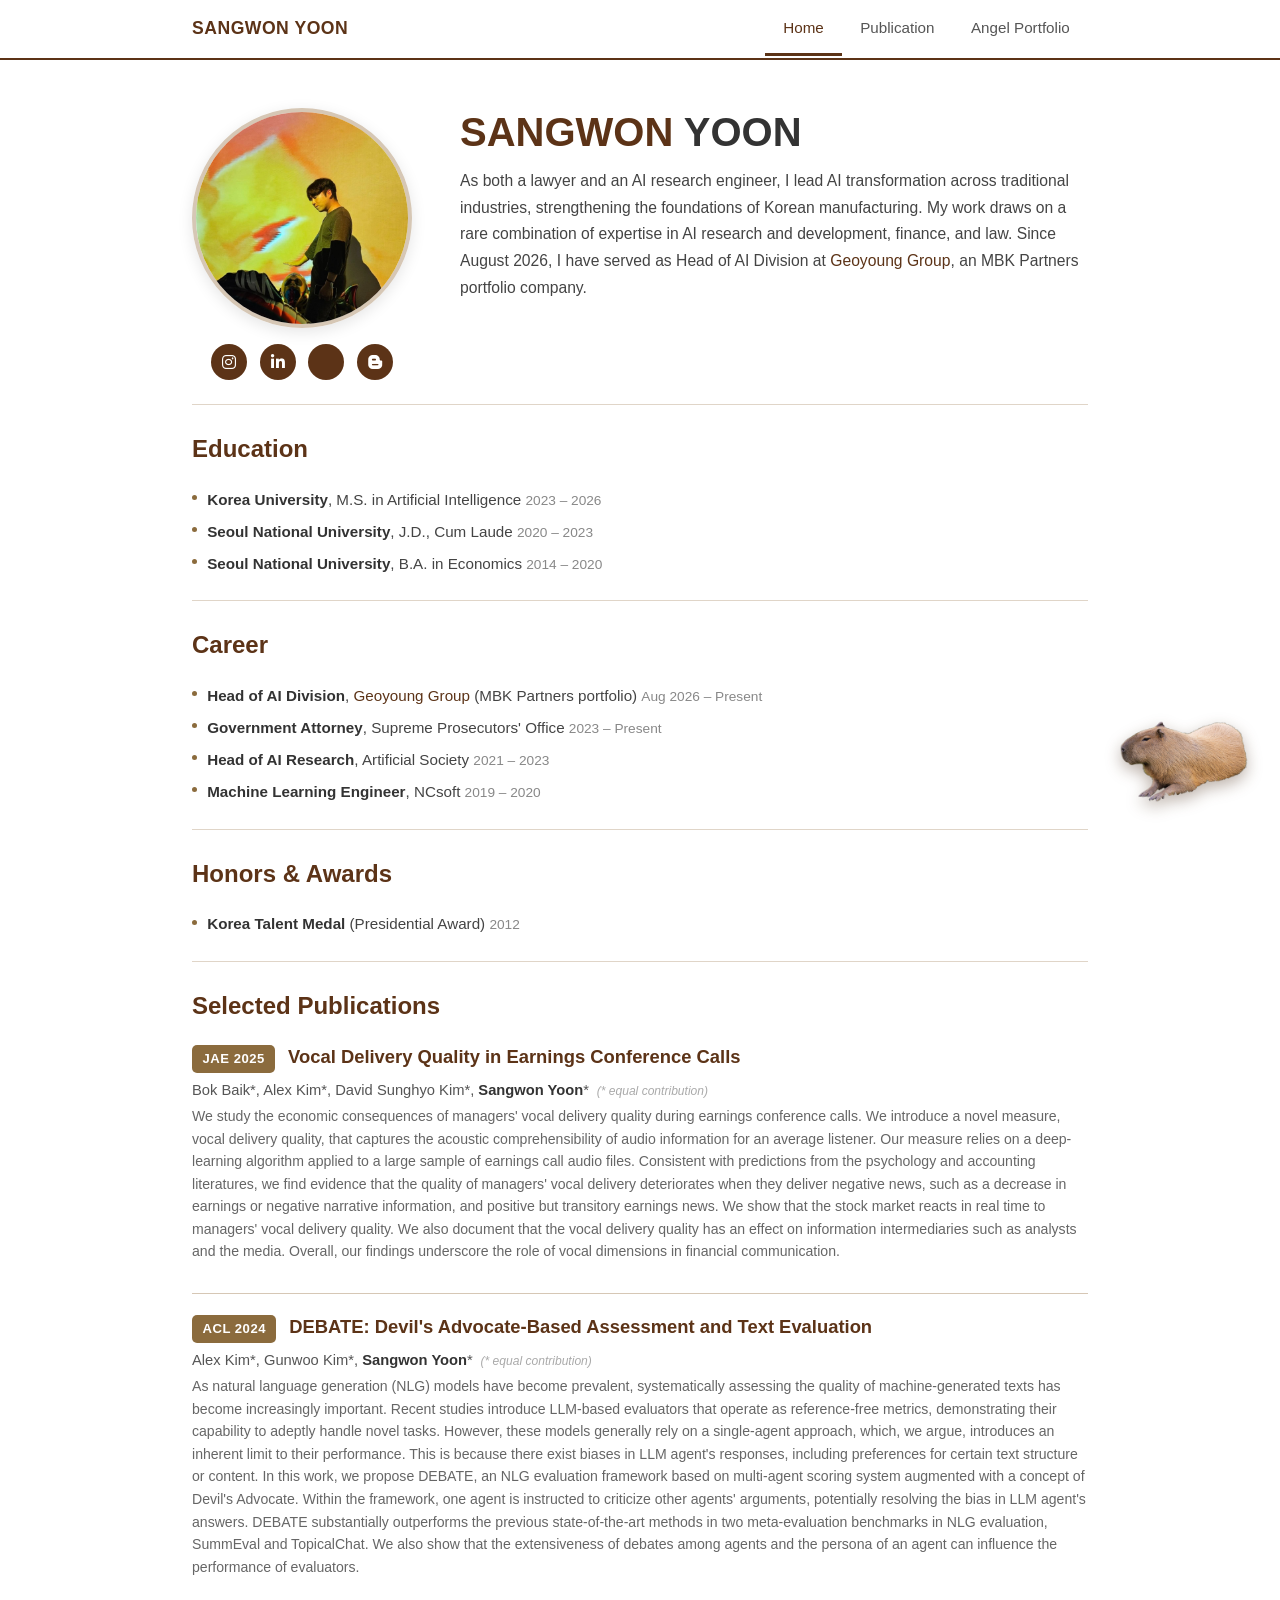
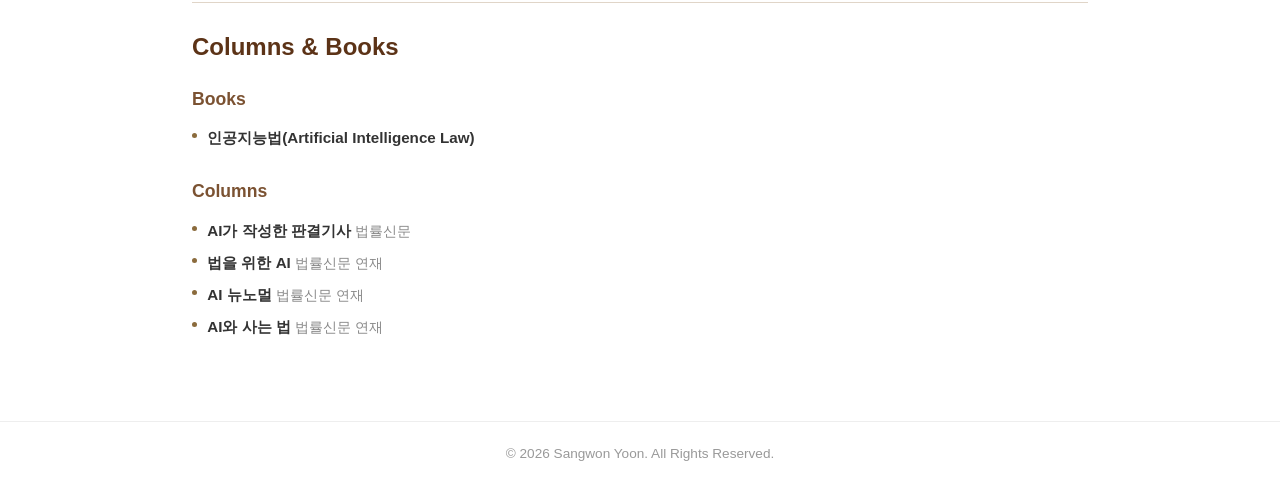
==== commit 0abb79aa: "카피바라 이스터에그를 배경 제거된 실사 이미지로 교체 - SVG 벡터 대신 AI 배경 제거(rembg)로 누끼 딴 실제 카피바라 사진 사용 - 정적 이미지이므로 다리 애니메이션 대" ====
--- a/index.html
+++ b/index.html
@@ -259,27 +259,12 @@
     <p>&copy; 2026 Sangwon Yoon. All Rights Reserved.</p>
   </footer>
 
+  <!-- Photo: Capybara (Hydrochoerus hydrochaeris), background removed -->
   <div class="capybara-roam" id="capybaraRoam" role="button" tabindex="0"
        title="카피바라를 클릭해보세요"
-       aria-label="달리는 카피바라, 클릭하면 애교를 부립니다">
+       aria-label="돌아다니는 카피바라, 클릭하면 애교를 부립니다">
     <div class="capybara-flip">
-      <svg class="capybara-svg" viewBox="0 0 220 140" aria-hidden="true" focusable="false">
-        <g class="cb-rig">
-          <ellipse class="cb-tail" cx="40" cy="66" rx="14" ry="11"/>
-          <g class="cb-leg cb-leg-back">
-            <rect x="63" y="90" width="16" height="38" rx="7"/>
-          </g>
-          <g class="cb-leg cb-leg-front">
-            <rect x="150" y="90" width="16" height="38" rx="7"/>
-          </g>
-          <ellipse class="cb-body" cx="115" cy="66" rx="75" ry="42"/>
-          <ellipse class="cb-head" cx="180" cy="48" rx="34" ry="28"/>
-          <ellipse class="cb-ear" cx="168" cy="22" rx="9" ry="11"/>
-          <ellipse class="cb-ear" cx="192" cy="24" rx="8" ry="10"/>
-          <circle class="cb-eye" cx="190" cy="45" r="3.4"/>
-          <ellipse class="cb-nose" cx="210" cy="53" rx="7" ry="5.5"/>
-        </g>
-      </svg>
+      <img class="capybara-img" src="capybara-roam.png" alt="돌아다니는 카피바라">
     </div>
   </div>
   <script>
--- a/style.css
+++ b/style.css
@@ -753,68 +753,19 @@
   transform: scaleX(-1);
 }
 
-.capybara-svg {
+.capybara-img {
   display: block;
   width: 100%;
   height: auto;
-  overflow: visible;
-}
-
-.cb-body,
-.cb-head,
-.cb-ear {
-  fill: #c9995b;
-}
-
-.cb-tail {
-  fill: #b8834f;
-}
-
-.cb-leg rect {
-  fill: #8a5a30;
-}
-
-.cb-eye,
-.cb-nose {
-  fill: #3e2009;
-}
-
-.cb-rig {
-  animation: cb-bob 0.25s ease-in-out infinite;
-}
-
-.cb-leg-back {
-  transform-origin: 71px 90px;
-  animation: cb-leg-swing-a 0.5s ease-in-out infinite;
-}
-
-.cb-leg-front {
-  transform-origin: 158px 90px;
-  animation: cb-leg-swing-b 0.5s ease-in-out infinite;
-}
-
-@keyframes cb-bob {
-  0%, 100% { transform: translateY(0); }
-  50% { transform: translateY(-3px); }
-}
-
-@keyframes cb-leg-swing-a {
-  0%, 100% { transform: rotate(22deg); }
-  50% { transform: rotate(-22deg); }
-}
-
-@keyframes cb-leg-swing-b {
-  0%, 100% { transform: rotate(-22deg); }
-  50% { transform: rotate(22deg); }
-}
-
-.capybara-roam.happy .cb-rig,
-.capybara-roam.happy .cb-leg-back,
-.capybara-roam.happy .cb-leg-front {
-  animation-play-state: paused;
-}
-
-.capybara-roam.happy .capybara-svg {
+  animation: cb-run-bob 0.5s ease-in-out infinite;
+}
+
+@keyframes cb-run-bob {
+  0%, 100% { transform: translateY(0) rotate(0deg); }
+  50% { transform: translateY(-5px) rotate(-3deg); }
+}
+
+.capybara-roam.happy .capybara-img {
   animation: capybara-happy 0.6s ease;
 }
 
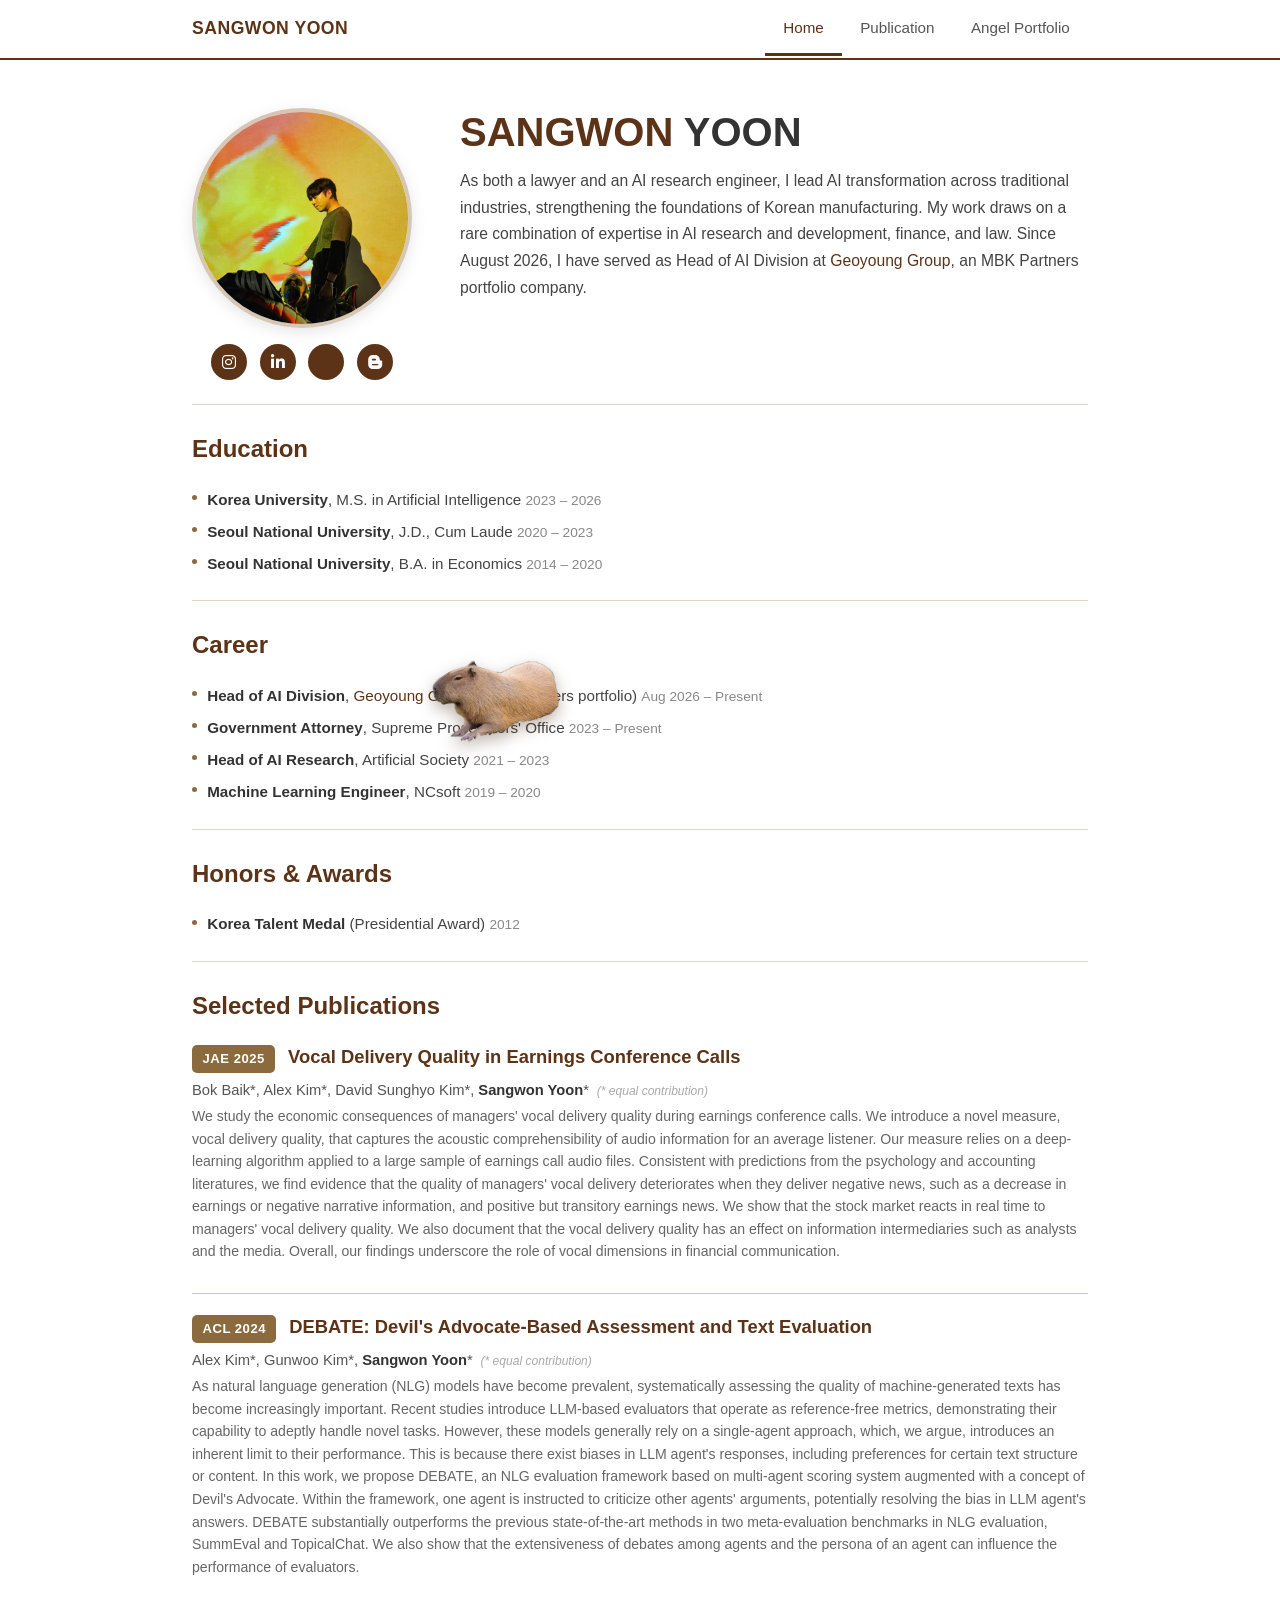
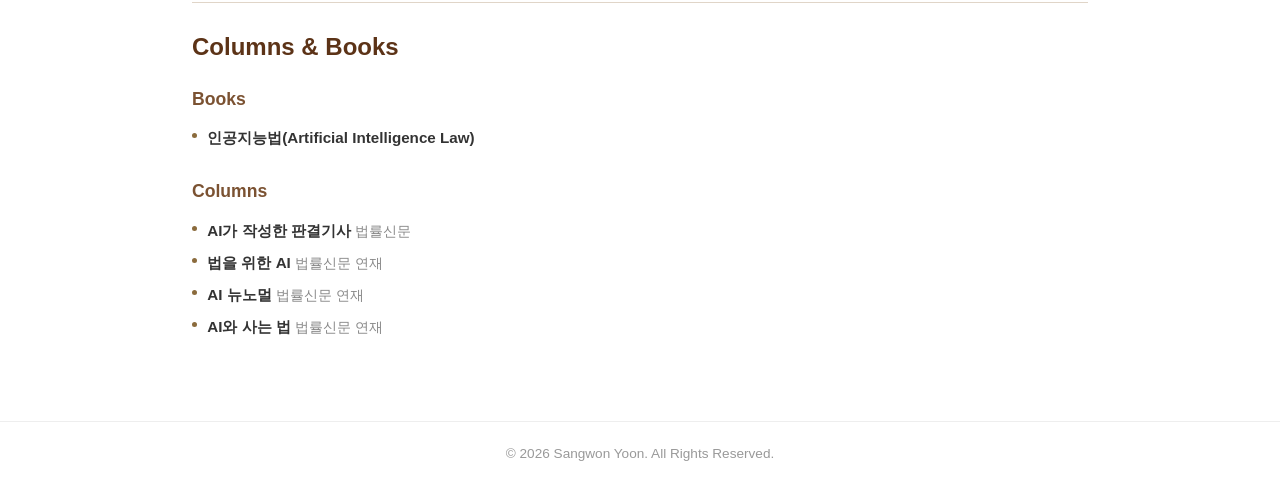
==== commit 87558b9f: "fix: 홈페이지 SEO 메타데이터/구조화 데이터에 지오영그룹 소속 반영 meta description, OG/Twitter 카드, JSON-LD Person/WebSite 스키마" ====
--- a/index.html
+++ b/index.html
@@ -7,14 +7,14 @@
   <link rel="icon" href="/favicon-48x48.png" type="image/png" sizes="48x48">
   <meta name="google-site-verification" content="gAU79xHNiDo6t43u3Gd0fDrjInD6gH-DyyX2QTMmj7E" />
   <title>Sangwon Yoon</title>
-  <meta name="description" content="Sangwon Yoon is an attorney at the Supreme Prosecutors' Office of Korea, AI research engineer, and angel investor. SNU Law J.D., Korea University M.S. in AI.">
-  <meta name="keywords" content="Sangwon Yoon, 윤상원, 윤상원 변호사, 윤상원 법무관, 윤상원 검사, attorney, AI researcher, angel investor, NLP, LLM, Seoul National University, Korea University, 대검찰청, 서울대학교, 고려대학교">
+  <meta name="description" content="Sangwon Yoon is Head of AI Division at Geoyoung Group, a government attorney at the Supreme Prosecutors' Office of Korea, AI research engineer, and angel investor. SNU Law J.D., Korea University M.S. in AI.">
+  <meta name="keywords" content="Sangwon Yoon, 윤상원, 윤상원 변호사, 윤상원 법무관, 윤상원 검사, 지오영그룹, Geoyoung Group, Head of AI, attorney, AI researcher, angel investor, NLP, LLM, Seoul National University, Korea University, 대검찰청, 서울대학교, 고려대학교">
   <meta name="author" content="Sangwon Yoon">
   <link rel="canonical" href="https://sangwyoon.github.io/">
   <!-- Open Graph -->
   <meta property="og:type" content="website">
   <meta property="og:title" content="Sangwon Yoon">
-  <meta property="og:description" content="Attorney at the Supreme Prosecutors' Office of Korea, AI research engineer, and angel investor backing AI-driven startups.">
+  <meta property="og:description" content="Head of AI Division at Geoyoung Group, government attorney at the Supreme Prosecutors' Office of Korea, AI research engineer, and angel investor backing AI-driven startups.">
   <meta property="og:url" content="https://sangwyoon.github.io/">
   <meta property="og:image" content="https://sangwyoon.github.io/profile.jpg.jpeg">
   <meta property="og:site_name" content="Sangwon Yoon">
@@ -23,7 +23,7 @@
   <!-- Twitter Card -->
   <meta name="twitter:card" content="summary">
   <meta name="twitter:title" content="Sangwon Yoon">
-  <meta name="twitter:description" content="Attorney at the Supreme Prosecutors' Office of Korea, AI research engineer, and angel investor backing AI-driven startups.">
+  <meta name="twitter:description" content="Head of AI Division at Geoyoung Group, government attorney at the Supreme Prosecutors' Office of Korea, AI research engineer, and angel investor backing AI-driven startups.">
   <meta name="twitter:image" content="https://sangwyoon.github.io/profile.jpg.jpeg">
   <link rel="stylesheet" href="style.css">
   <link rel="stylesheet" href="https://cdnjs.cloudflare.com/ajax/libs/font-awesome/6.5.1/css/all.min.css">
@@ -39,12 +39,19 @@
     "url": "https://sangwyoon.github.io",
     "email": "asd01075272750@gmail.com",
     "image": "https://sangwyoon.github.io/profile.jpg.jpeg",
-    "jobTitle": ["Attorney", "법무관", "변호사"],
-    "worksFor": {
-      "@type": "Organization",
-      "name": "Supreme Prosecutors' Office of Korea",
-      "url": "https://www.spo.go.kr/site/spo/main.do"
-    },
+    "jobTitle": ["Head of AI Division", "Attorney", "법무관", "변호사"],
+    "worksFor": [
+      {
+        "@type": "Organization",
+        "name": "Geoyoung Group",
+        "url": "http://www.geo-young.com"
+      },
+      {
+        "@type": "Organization",
+        "name": "Supreme Prosecutors' Office of Korea",
+        "url": "https://www.spo.go.kr/site/spo/main.do"
+      }
+    ],
     "alumniOf": [
       {
         "@type": "CollegeOrUniversity",
@@ -75,7 +82,7 @@
   {
     "@context": "https://schema.org",
     "@type": "WebSite",
-    "name": "Sangwon Yoon Supreme Prosecutors' Office of Korea",
+    "name": "Sangwon Yoon",
     "alternateName": ["윤상원", "Sangwon Yoon"],
     "url": "https://sangwyoon.github.io"
   }
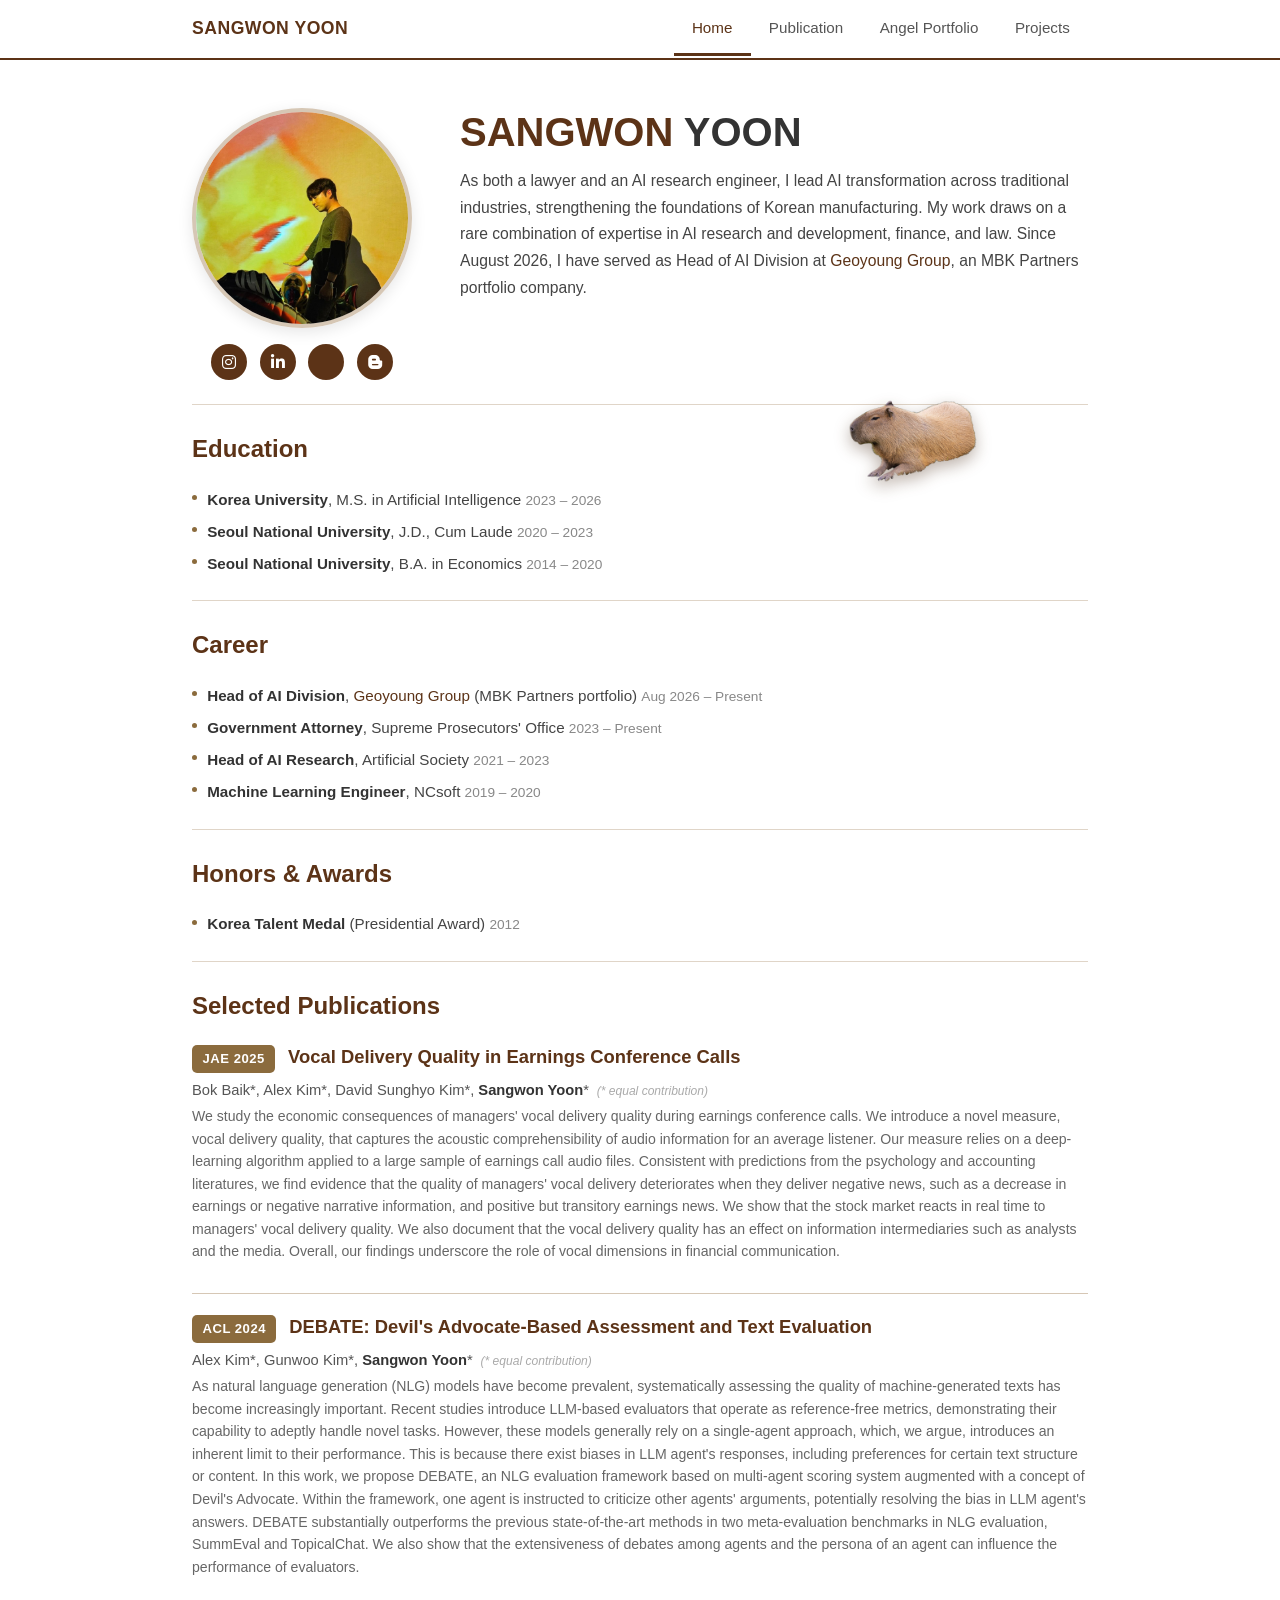
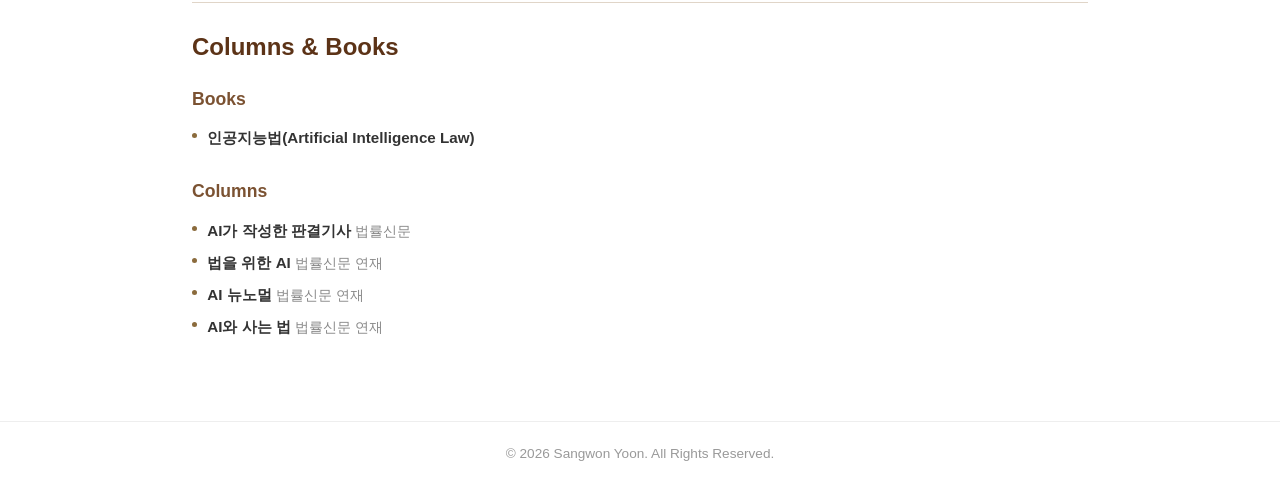
==== commit 81f06e23: "feat: Projects 탭 추가 및 Capyville 링크 연결 Co-Authored-By: Claude Sonnet 5.5 <noreply@anthropic.com>" ====
--- a/index.html
+++ b/index.html
@@ -99,6 +99,7 @@
         <li><a href="index.html" class="active">Home</a></li>
         <li><a href="publication.html">Publication</a></li>
         <li><a href="portfolio.html">Angel Portfolio</a></li>
+        <li><a href="projects.html">Projects</a></li>
       </ul>
     </div>
   </nav>
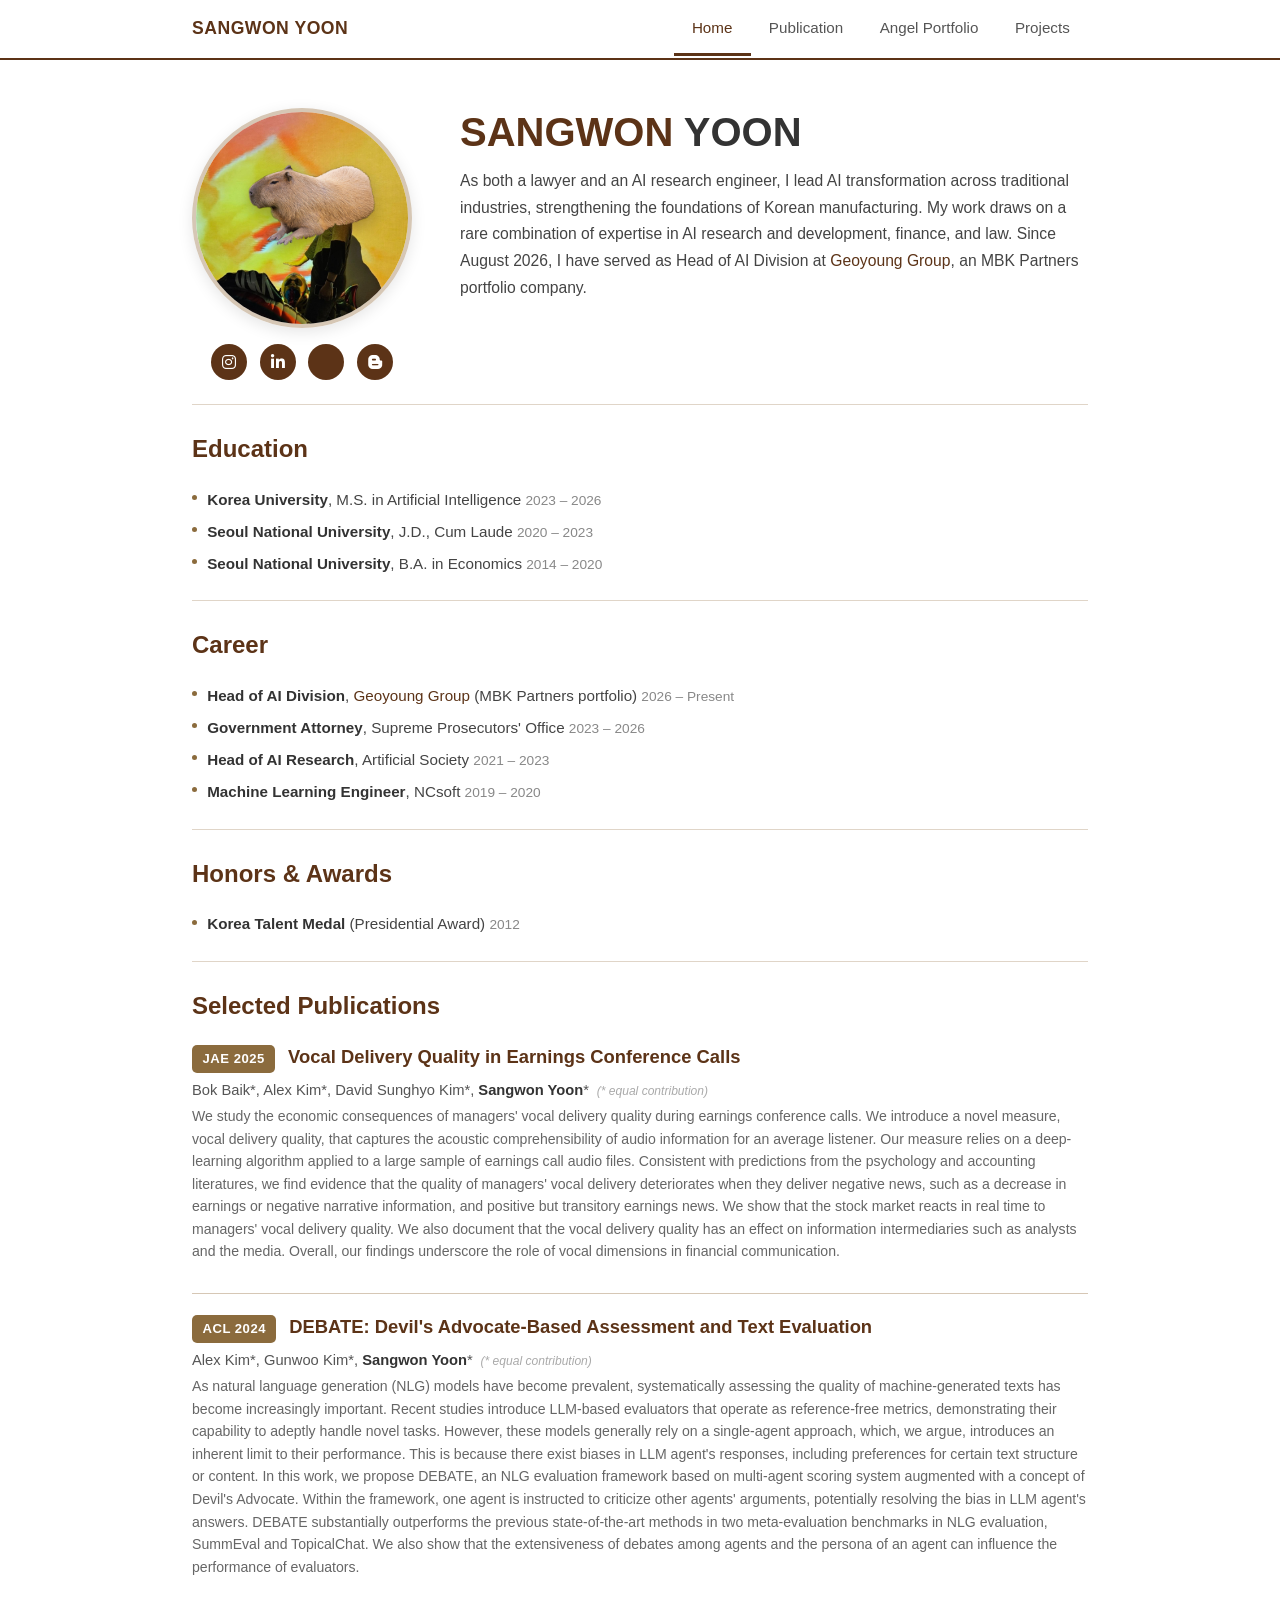
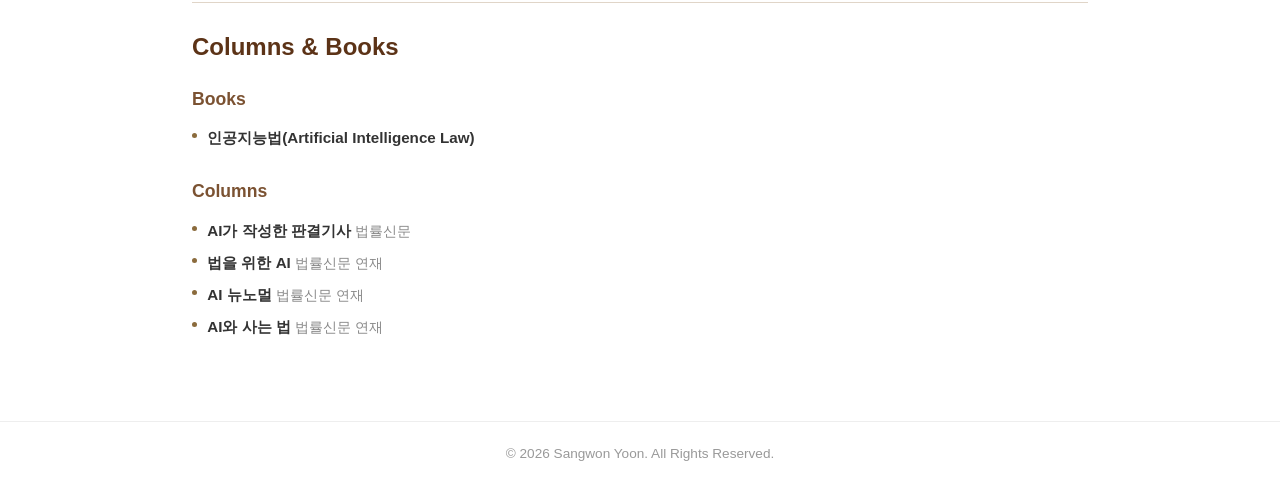
==== commit 502fb666: "fix: 경력 기간 수정 (지오영 2026–Present, 대검 2023–2026) Co-Authored-By: Claude Sonnet 5.5 <noreply@anthropic." ====
--- a/index.html
+++ b/index.html
@@ -166,11 +166,11 @@
       <ul class="info-list">
         <li>
           <strong>Head of AI Division</strong>, <a href="http://www.geo-young.com" target="_blank" rel="noopener noreferrer">Geoyoung Group</a> (MBK Partners portfolio)
-          <span class="period">Aug 2026 &ndash; Present</span>
+          <span class="period">2026 &ndash; Present</span>
         </li>
         <li>
           <strong>Government Attorney</strong>, Supreme Prosecutors' Office
-          <span class="period">2023 &ndash; Present</span>
+          <span class="period">2023 &ndash; 2026</span>
         </li>
         <li>
           <strong>Head of AI Research</strong>, Artificial Society
--- a/style.css
+++ b/style.css
@@ -796,3 +796,47 @@
     height: auto;
   }
 }
+
+/* ===== Projects ===== */
+.project-card {
+  display: block;
+  max-width: 640px;
+  border: 1px solid #eee;
+  border-radius: 12px;
+  overflow: hidden;
+  text-decoration: none;
+  color: inherit;
+  transition: box-shadow 0.2s;
+}
+
+.project-card:hover {
+  text-decoration: none;
+  box-shadow: 0 4px 16px rgba(0, 0, 0, 0.1);
+}
+
+.project-card img {
+  display: block;
+  width: 100%;
+  height: auto;
+}
+
+.project-info {
+  padding: 1.2em 1.4em;
+}
+
+.project-info h2 {
+  font-size: 1.3em;
+  color: #5C3317;
+  margin-bottom: 0.4em;
+}
+
+.project-info p {
+  color: #555;
+  margin-bottom: 0.8em;
+}
+
+.project-link {
+  color: #5C3317;
+  font-weight: 600;
+  font-size: 0.9em;
+}
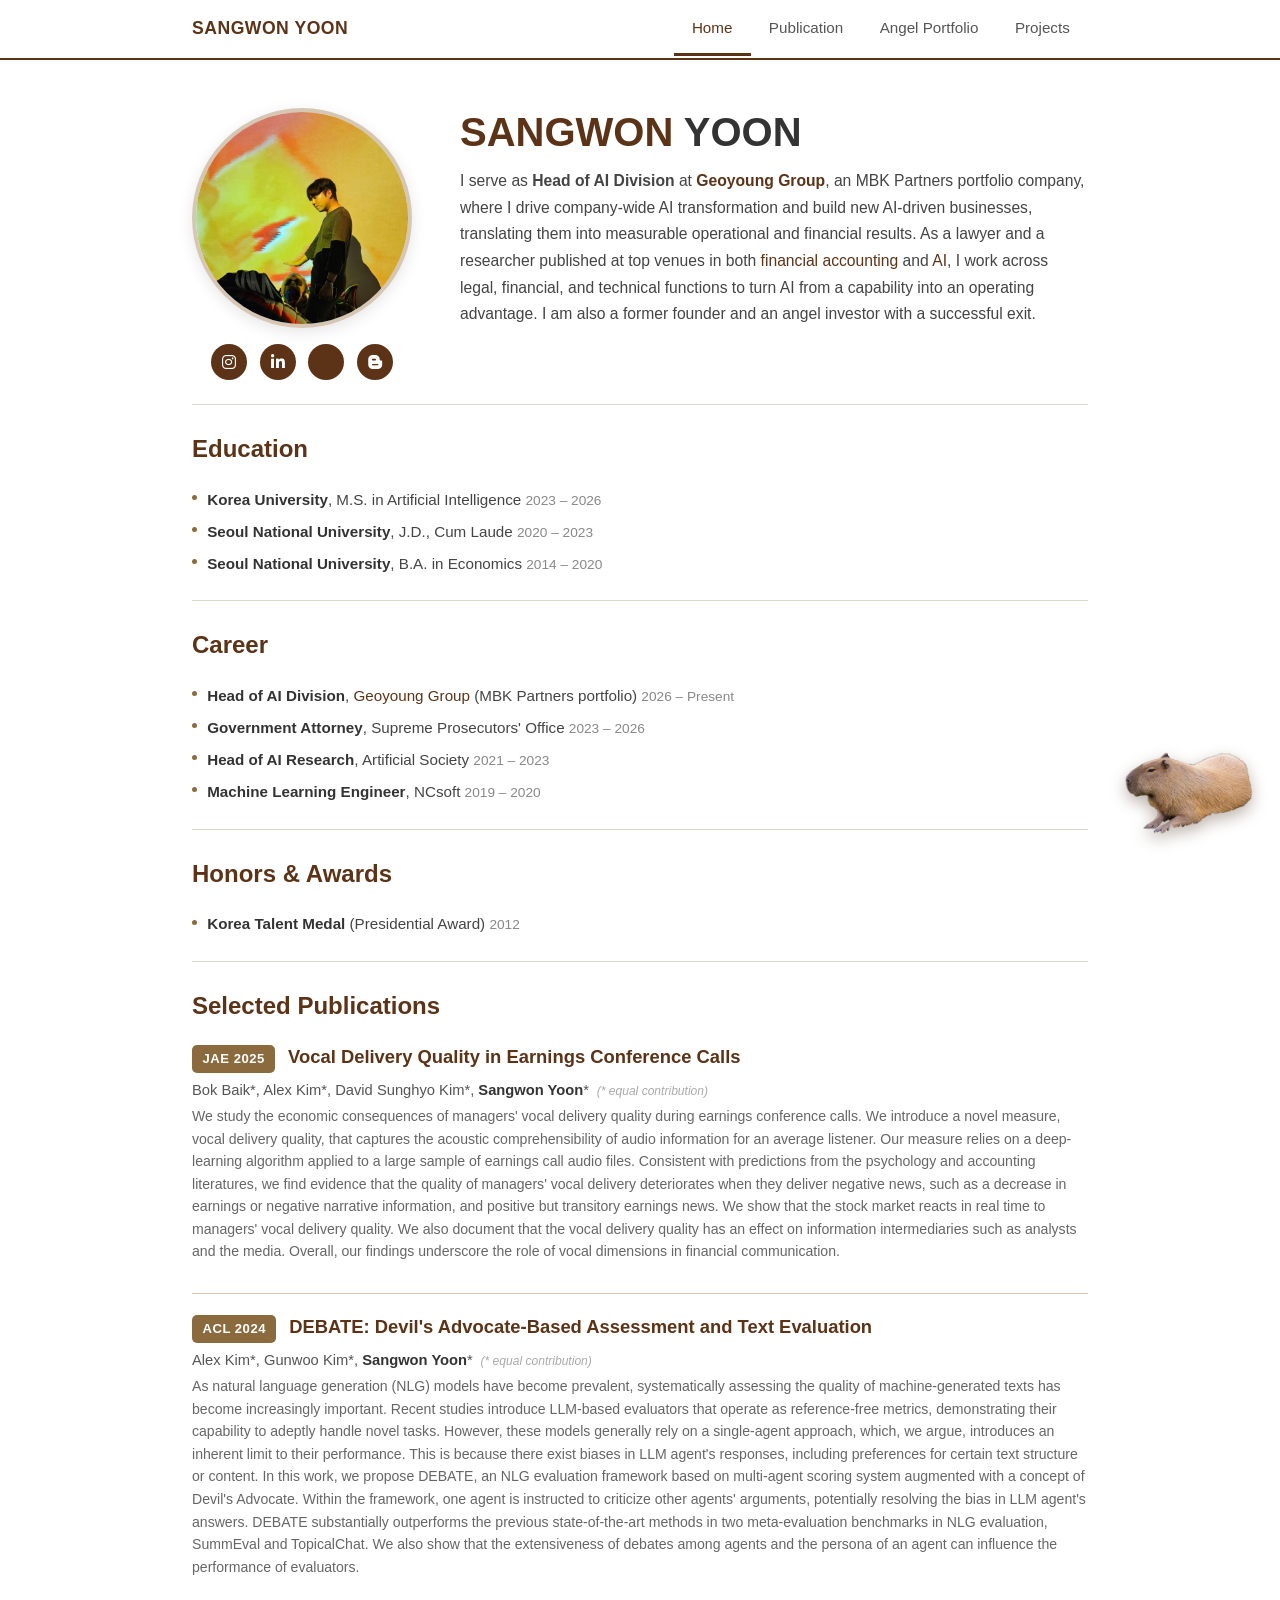
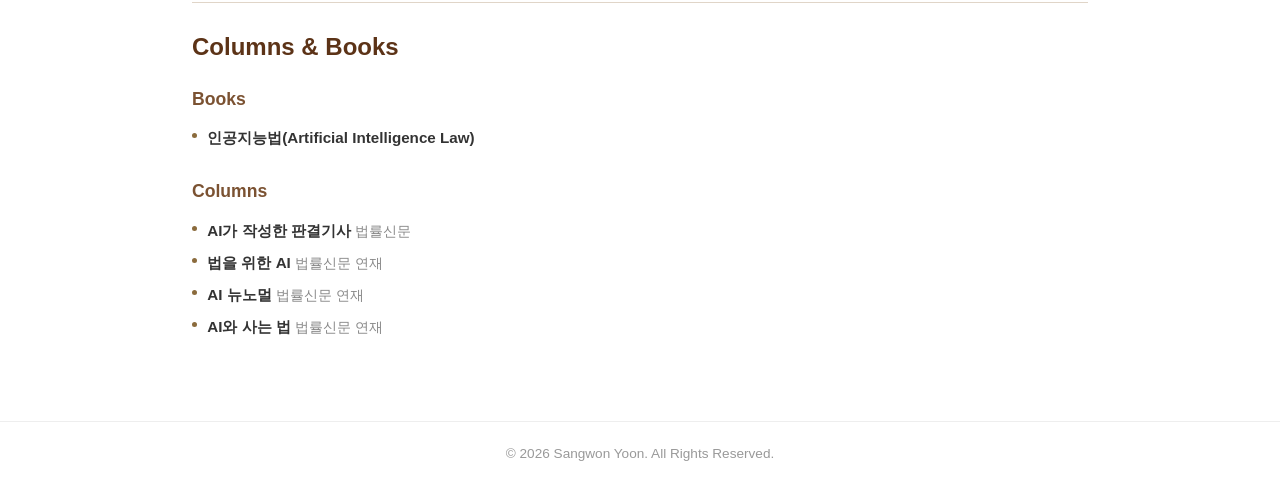
==== commit 579e223c: "fix: 소개문구 수정 (Head of AI Division/Geoyoung Group 강조, 논문 링크 추가) Co-Authored-By: Claude Sonnet 5.5 <no" ====
--- a/index.html
+++ b/index.html
@@ -131,7 +131,7 @@
 
         <div class="bio">
           <p>
-            As both a lawyer and an AI research engineer, I lead AI transformation across traditional industries, strengthening the foundations of Korean manufacturing. My work draws on a rare combination of expertise in AI research and development, finance, and law. Since August 2026, I have served as Head of AI Division at <a href="http://www.geo-young.com" target="_blank" rel="noopener noreferrer">Geoyoung Group</a>, an MBK Partners portfolio company.
+            I serve as <strong>Head of AI Division</strong> at <strong><a href="http://www.geo-young.com" target="_blank" rel="noopener noreferrer">Geoyoung Group</a></strong>, an MBK Partners portfolio company, where I drive company-wide AI transformation and build new AI-driven businesses, translating them into measurable operational and financial results. As a lawyer and a researcher published at top venues in both <a href="https://www.sciencedirect.com/science/article/pii/S0165410124000934" target="_blank" rel="noopener noreferrer">financial accounting</a> and <a href="https://aclanthology.org/2024.findings-acl.112/" target="_blank" rel="noopener noreferrer">AI</a>, I work across legal, financial, and technical functions to turn AI from a capability into an operating advantage. I am also a former founder and an angel investor with a successful exit.
           </p>
         </div>
       </div>
